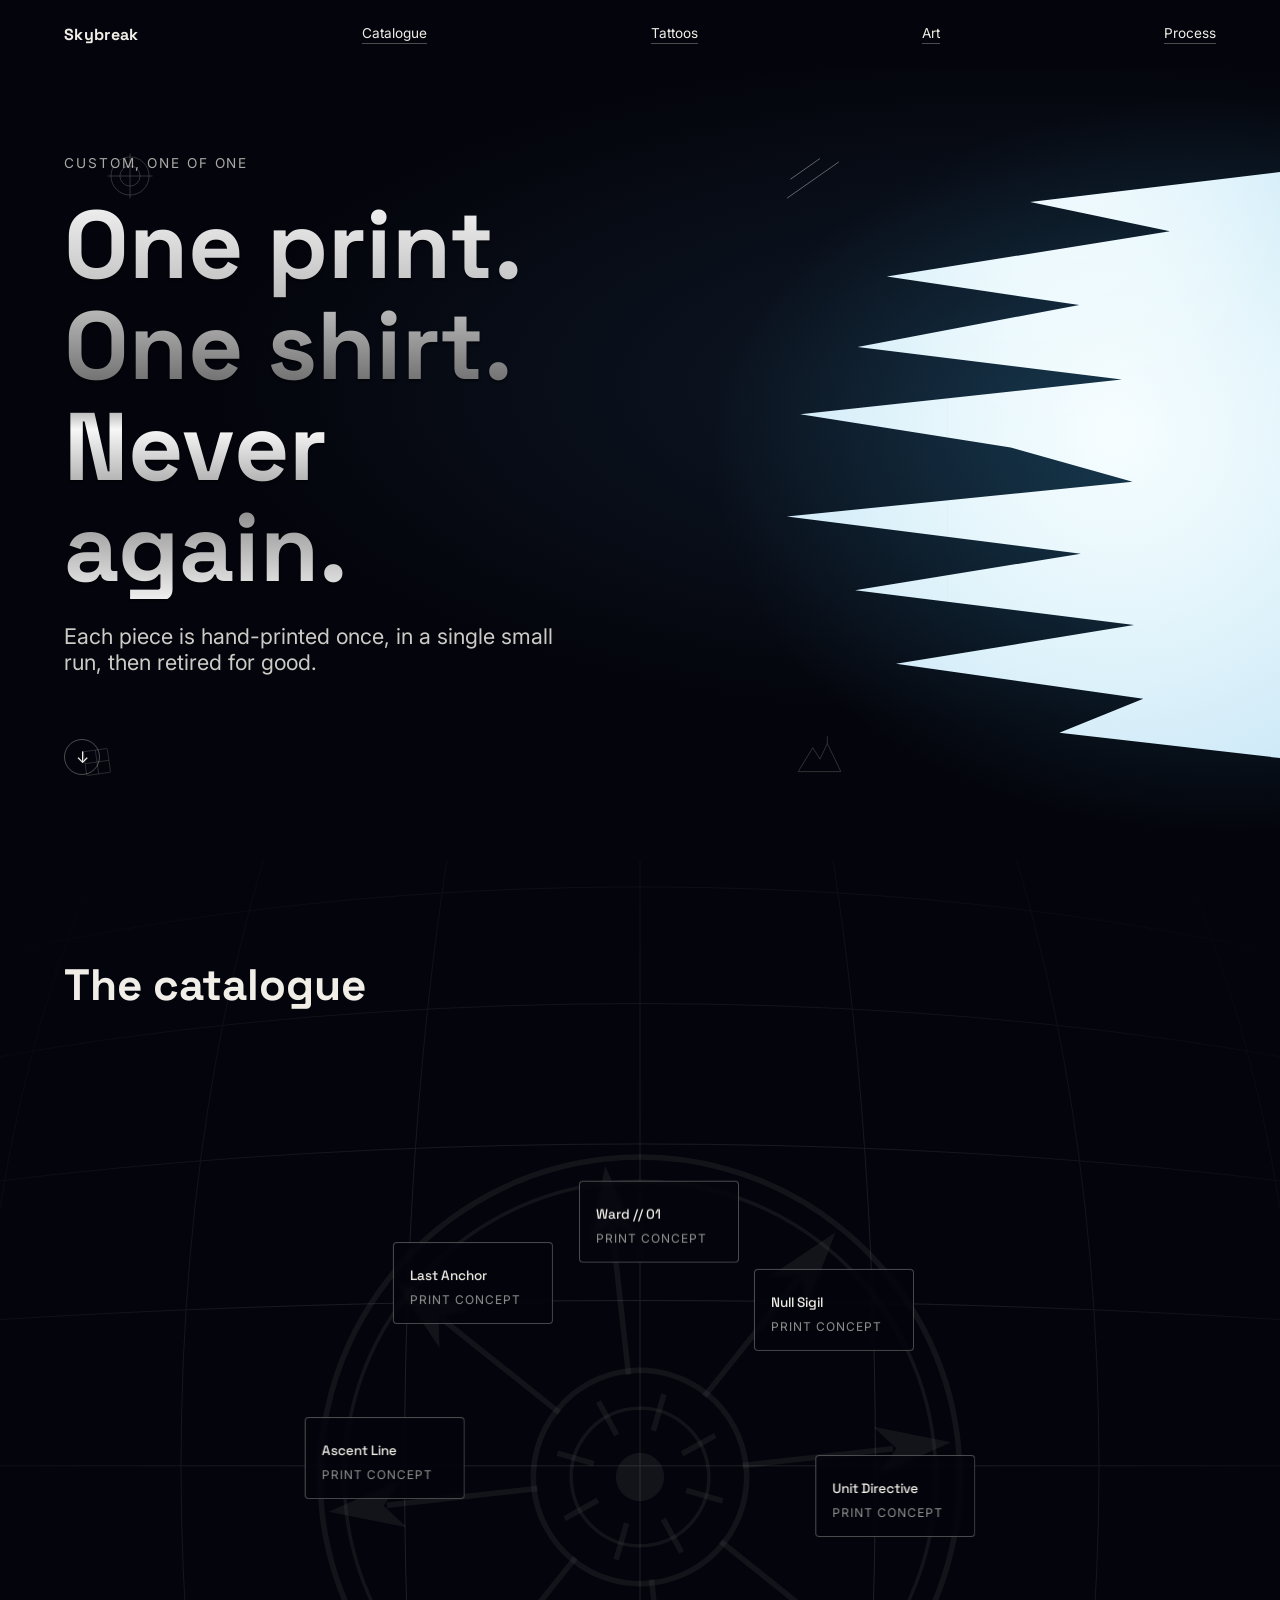
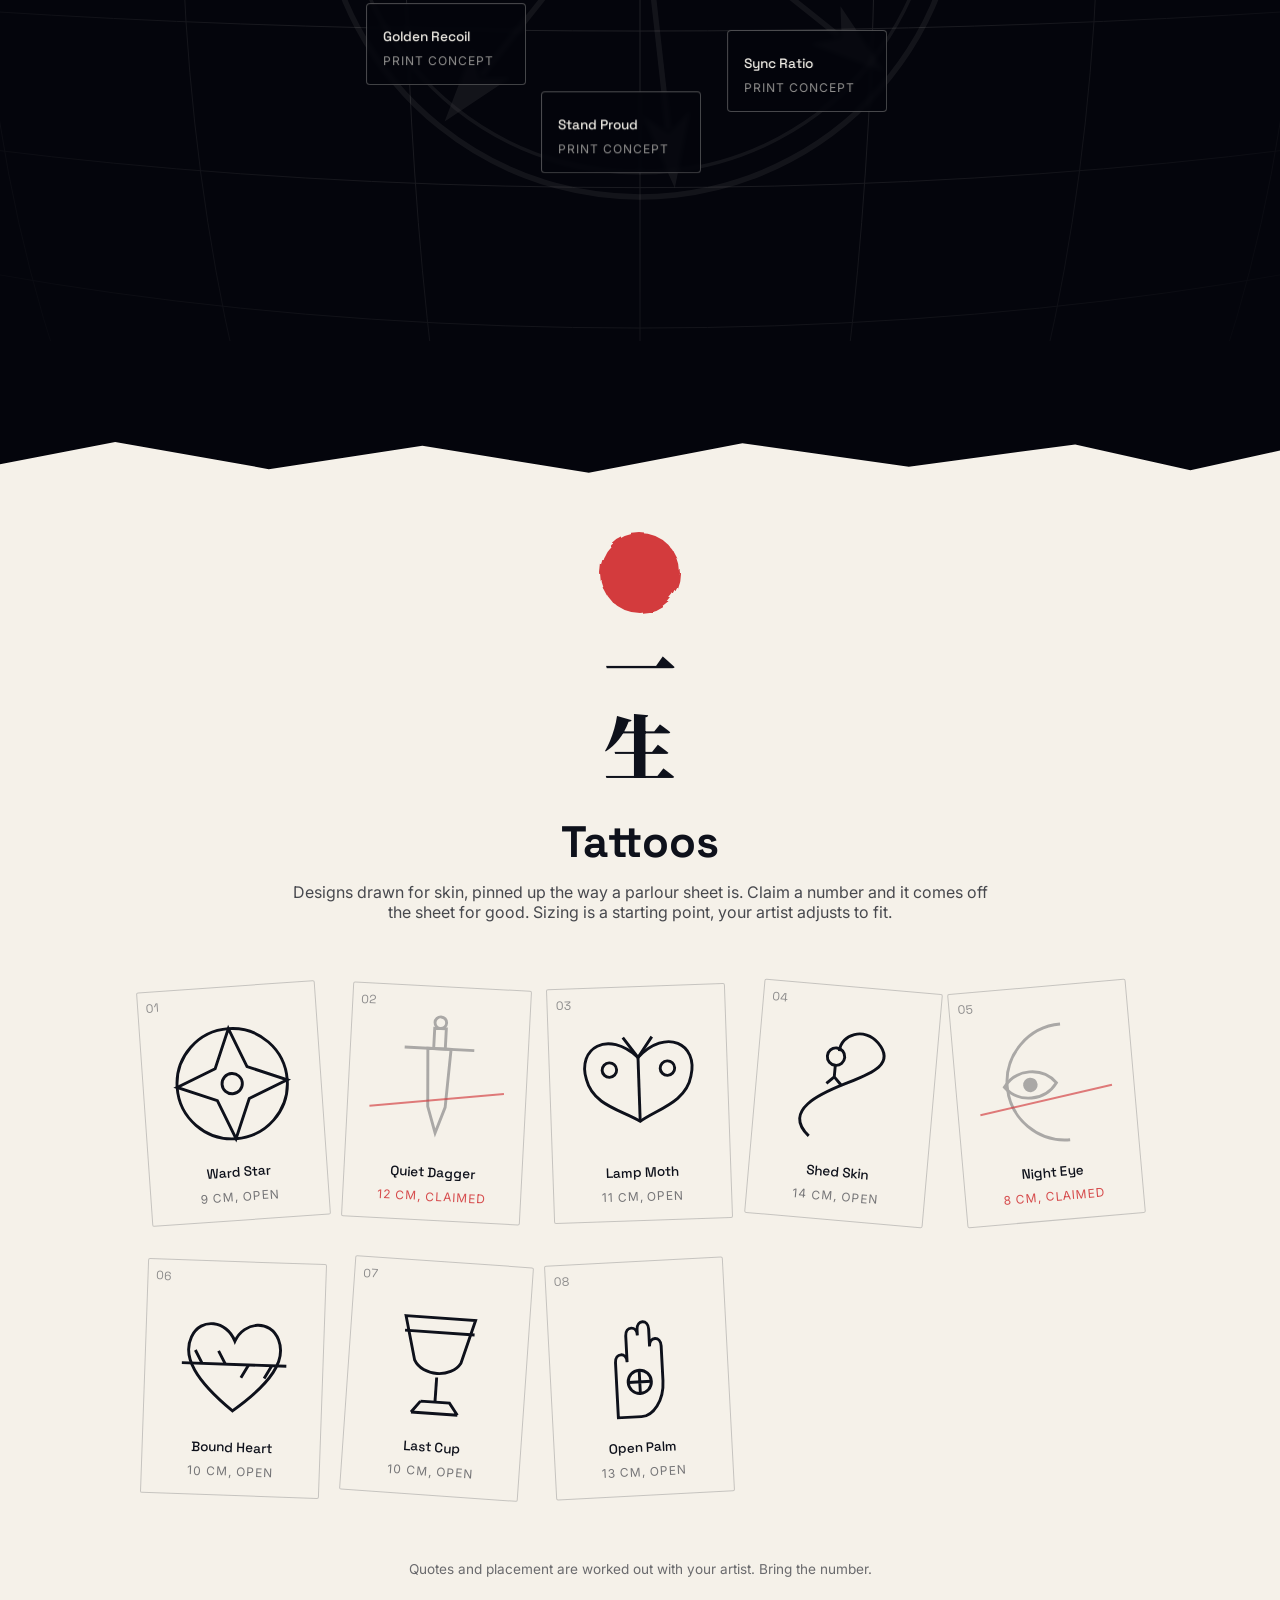
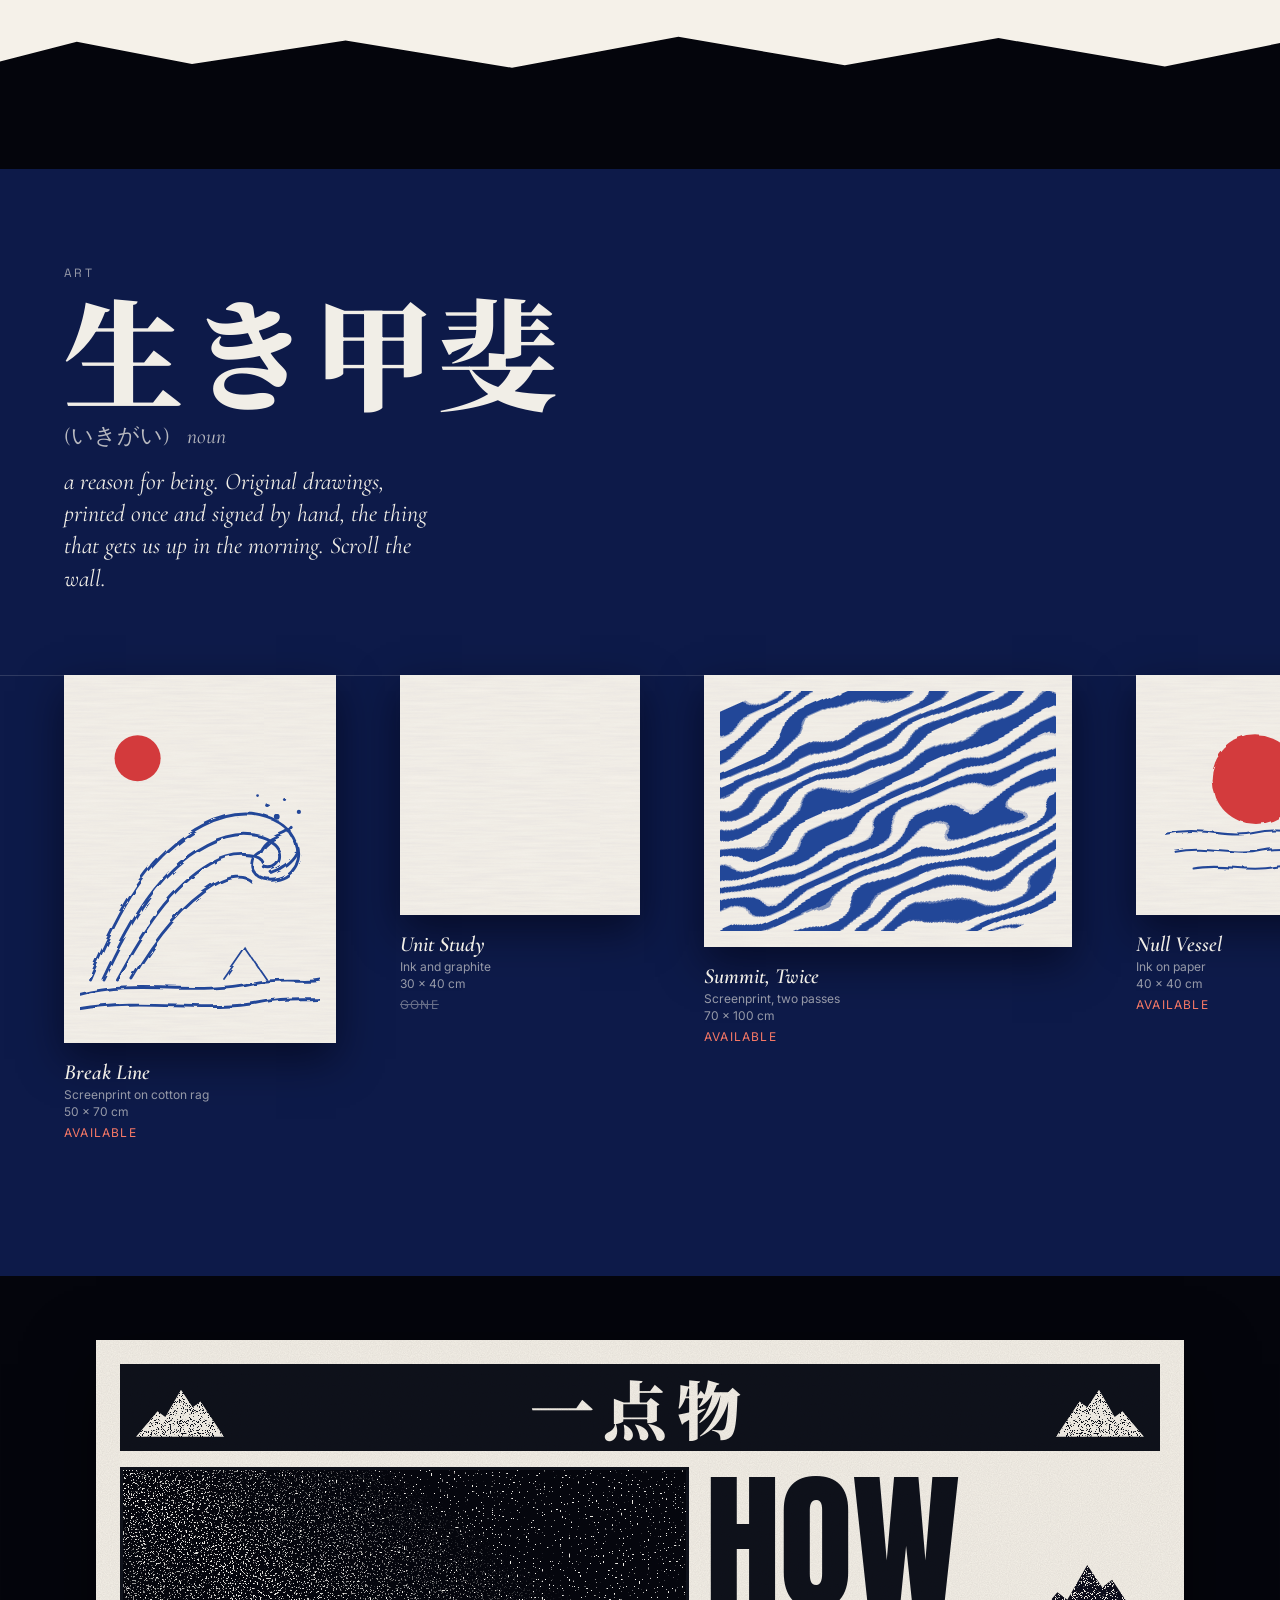
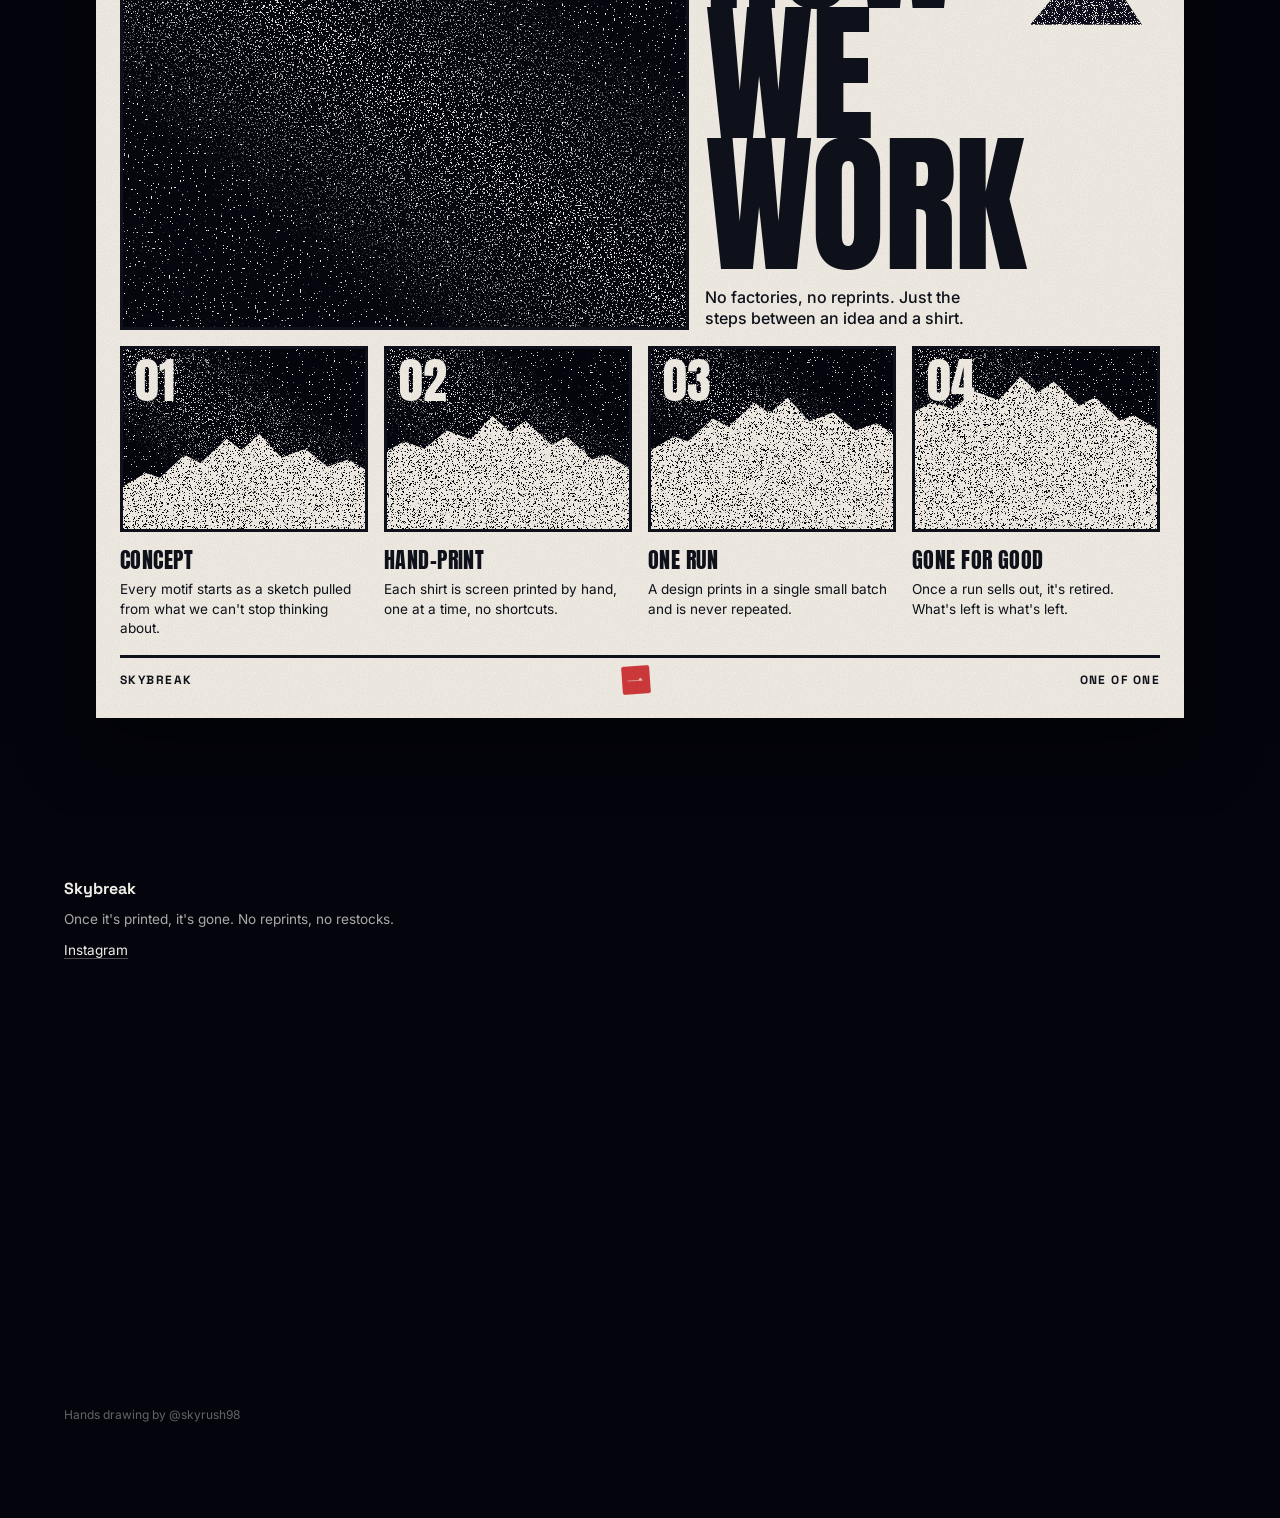
==== index.html @ 28f42f02 "First commit. site V1" ====
<!DOCTYPE html>
<html lang="en">
<head>
<meta charset="UTF-8">
<meta name="viewport" content="width=device-width, initial-scale=1.0">
<title>Skybreak, hand-printed shirts</title>
<meta name="description" content="Skybreak: a small, hand-printed run of shirts. Preview catalogue.">
<link rel="preconnect" href="https://fonts.googleapis.com">
<link rel="preconnect" href="https://fonts.gstatic.com" crossorigin>
<link href="https://fonts.googleapis.com/css2?family=Anton&family=Cormorant+Garamond:ital,wght@0,500;1,500;1,600&family=Space+Grotesk:wght@500;700&family=Inter:wght@400;500&display=swap" rel="stylesheet">
<!-- only the kanji the poster uses, so the Japanese font stays tiny -->
<link href="https://fonts.googleapis.com/css2?family=Noto+Serif+JP:wght@900&text=%E4%B8%80%E7%82%B9%E7%89%A9%E7%94%9F%E3%81%8D%E7%94%B2%E6%96%90%E3%81%84%E3%81%8C&display=swap" rel="stylesheet">
<link rel="stylesheet" href="tokens.css">
<link rel="stylesheet" href="styles.css">
</head>
<body>
  <svg width="0" height="0" style="position: absolute" aria-hidden="true">
    <defs>
      <clipPath id="hero-sun-clip" clipPathUnits="objectBoundingBox">
        <path class="sun-path" d="M1,0.13 L0.512,0.168 L0.785,0.205 L0.232,0.262 L0.608,0.298 L0.175,0.351 L0.691,0.392 L0.063,0.436 L0.474,0.478 L0.712,0.521 L0.037,0.565 L0.611,0.612 L0.170,0.658 L0.715,0.702 L0.250,0.751 L0.733,0.795 L0.569,0.838 L1,0.87 Z" />
      </clipPath>
    </defs>
  </svg>

  <div class="descent">
    <nav class="nav">
      <a class="nav__mark" href="#top">Skybreak</a>
      <a class="nav__link" href="#catalogue">Catalogue</a>
      <a class="nav__link" href="#tattoos">Tattoos</a>
      <a class="nav__link" href="#art">Art</a>
      <a class="nav__link" href="#process">Process</a>
    </nav>

    <header class="hero" id="top">
      <div class="hero__backdrop" aria-hidden="true"></div>
      <img class="hero__asuka" src="Images/Asuka-drawing.jpg" alt="" aria-hidden="true">

      <svg class="hero__icon hero__icon--sigil" aria-hidden="true" viewBox="0 0 100 100" fill="none" stroke="currentColor" stroke-width="1.25">
        <circle cx="50" cy="50" r="34" />
        <circle cx="50" cy="50" r="18" />
        <path d="M50 10 L50 90 M10 50 L90 50" />
      </svg>
      <svg class="hero__icon hero__icon--mecha" aria-hidden="true" viewBox="0 0 100 100" fill="none" stroke="currentColor" stroke-width="1.25">
        <rect x="20" y="20" width="60" height="60" rx="2" />
        <path d="M20 50 L80 50 M50 20 L50 80" />
      </svg>
      <svg class="hero__icon hero__icon--stand" aria-hidden="true" viewBox="0 0 100 100" fill="none" stroke="currentColor" stroke-width="1.25">
        <path d="M15 85 L85 15 M15 55 L55 15" />
      </svg>
      <svg class="hero__icon hero__icon--climb" aria-hidden="true" viewBox="0 0 100 100" fill="none" stroke="currentColor" stroke-width="1.25">
        <path d="M10 80 L38 34 L52 56 L66 26 L92 80 Z" />
        <path d="M66 26 L66 12" />
      </svg>

      <div class="hero__reveal" aria-hidden="true">
        <img class="hero__reveal-img" src="Images/jjba-drawing.jpg" alt="">
        <div class="hero__reveal-light"></div>
      </div>

      <div class="hero__text">
        <p class="hero__eyebrow">Custom, one of one</p>
        <h1 class="hero__title">One print. One shirt. Never again.</h1>
        <p class="hero__tagline">Each piece is hand-printed once, in a single small run, then retired for good.</p>
        <a class="hero__cue" href="#catalogue" aria-label="Scroll to catalogue">
          <span aria-hidden="true">&#8595;</span>
        </a>
      </div>
    </header>

    <main class="catalogue" id="catalogue">
      <!-- fisheye guides and a sketch left in its underdrawing, the page's working-out showing through -->
      <div class="catalogue__backdrop" aria-hidden="true">
        <svg class="catalogue__guides" viewBox="0 0 1600 1000" preserveAspectRatio="xMidYMid slice" fill="none">
          <ellipse cx="800" cy="560" rx="218" ry="980" />
          <ellipse cx="800" cy="560" rx="425" ry="980" />
          <ellipse cx="800" cy="560" rx="611" ry="980" />
          <ellipse cx="800" cy="560" rx="766" ry="980" class="catalogue__guide--red" />
          <ellipse cx="800" cy="560" rx="883" ry="980" />
          <ellipse cx="800" cy="560" rx="955" ry="980" />
          <ellipse cx="800" cy="560" rx="1274" ry="153" />
          <ellipse cx="800" cy="560" rx="1274" ry="298" />
          <ellipse cx="800" cy="560" rx="1274" ry="428" />
          <ellipse cx="800" cy="560" rx="1274" ry="536" />
          <ellipse cx="800" cy="560" rx="1274" ry="618" class="catalogue__guide--red" />
          <ellipse cx="800" cy="560" rx="1274" ry="669" />
          <path d="M800 0 V1000 M0 560 H1600" />
        </svg>
        <div class="catalogue__sketch">
          <span class="catalogue__sketch-red"></span>
          <span class="catalogue__sketch-line"></span>
        </div>
      </div>
      <h2 class="catalogue__heading">The catalogue</h2>
      <div class="wheel">
        <svg class="wheel__ring" aria-hidden="true" viewBox="0 0 200 200" fill="none" stroke="currentColor" stroke-width="1.6">
          <defs>
            <g id="mhg-spoke">
              <path d="M100 70 L100 26" />
              <path d="M100 9 L107 31 L100 25 L93 31 Z" fill="currentColor" stroke="none" />
              <path d="M100 86 L100 75" transform="rotate(22.5 100 100)" />
            </g>
          </defs>
          <circle cx="100" cy="100" r="93" />
          <circle cx="100" cy="100" r="86" stroke-width="1" />
          <circle cx="100" cy="100" r="31" />
          <circle cx="100" cy="100" r="20" stroke-width="1" />
          <circle cx="100" cy="100" r="7" fill="currentColor" stroke="none" />
          <use href="#mhg-spoke" />
          <use href="#mhg-spoke" transform="rotate(45 100 100)" />
          <use href="#mhg-spoke" transform="rotate(90 100 100)" />
          <use href="#mhg-spoke" transform="rotate(135 100 100)" />
          <use href="#mhg-spoke" transform="rotate(180 100 100)" />
          <use href="#mhg-spoke" transform="rotate(225 100 100)" />
          <use href="#mhg-spoke" transform="rotate(270 100 100)" />
          <use href="#mhg-spoke" transform="rotate(315 100 100)" />
        </svg>
        <img class="wheel__center" src="Images/Giorno.jpg" alt="" aria-hidden="true">
        <div class="grid" id="grid"></div>
      </div>
    </main>

    <section class="flash" id="tattoos">
      <!-- the herd never stops: gallop frames cycle while each horse crosses and loops -->
      <div class="herd" aria-hidden="true">
        <div class="herd__horse" style="--size: 9rem; --lane: 6%; --dur: 26s; --delay: -3s; --phase: 0s; --rest: 8%"><span class="herd__frame"></span><span class="herd__frame"></span><span class="herd__frame"></span></div>
        <div class="herd__horse" style="--size: 15rem; --lane: 58%; --dur: 15s; --delay: -9s; --phase: -0.17s; --rest: 52%"><span class="herd__frame"></span><span class="herd__frame"></span><span class="herd__frame"></span></div>
        <div class="herd__horse" style="--size: 11rem; --lane: 24%; --dur: 21s; --delay: -14s; --phase: -0.31s; --rest: 70%"><span class="herd__frame"></span><span class="herd__frame"></span><span class="herd__frame"></span></div>
        <div class="herd__horse" style="--size: 13rem; --lane: 76%; --dur: 18s; --delay: -2s; --phase: -0.08s; --rest: 4%"><span class="herd__frame"></span><span class="herd__frame"></span><span class="herd__frame"></span></div>
        <div class="herd__horse" style="--size: 10rem; --lane: 40%; --dur: 24s; --delay: -19s; --phase: -0.24s; --rest: 80%"><span class="herd__frame"></span><span class="herd__frame"></span><span class="herd__frame"></span></div>
        <div class="herd__horse" style="--size: 12rem; --lane: 88%; --dur: 19s; --delay: -12s; --phase: -0.4s; --rest: 40%"><span class="herd__frame"></span><span class="herd__frame"></span><span class="herd__frame"></span></div>
      </div>
      <!-- pose studies pinned to the sheet's margins, like figure drafts for the flash -->
      <span class="flash__study flash__study--64" aria-hidden="true"></span>
      <span class="flash__study flash__study--crawl" aria-hidden="true"></span>

      <div class="flash__head">
        <div class="flash__mark" aria-hidden="true">
          <span class="flash__sun"></span>
          <span class="flash__kanji" lang="ja">一生</span>
        </div>
        <h2 class="flash__heading">Tattoos</h2>
        <p class="flash__intro">Designs drawn for skin, pinned up the way a parlour sheet is. Claim a number and it comes off the sheet for good. Sizing is a starting point, your artist adjusts to fit.</p>
      </div>
      <div class="flash__sheet" id="flash-sheet"></div>
      <p class="flash__note">Quotes and placement are worked out with your artist. Bring the number.</p>
    </section>

    <section class="editions" id="art">
      <!-- ink textures for the indigo wall: bleed roughens edges like wet
           paper, marble drags stripes into suminagashi swirls -->
      <svg width="0" height="0" style="position: absolute" aria-hidden="true">
        <defs>
          <filter id="ink-bleed" x="-10%" y="-10%" width="120%" height="120%">
            <feTurbulence type="fractalNoise" baseFrequency="0.035" numOctaves="3" seed="2" result="warp" />
            <feDisplacementMap in="SourceGraphic" in2="warp" scale="7" />
          </filter>
          <filter id="ink-marble" x="0" y="0" width="100%" height="100%">
            <feTurbulence type="fractalNoise" baseFrequency="0.009 0.018" numOctaves="2" seed="9" result="warp" />
            <feDisplacementMap in="SourceGraphic" in2="warp" scale="70" />
          </filter>
          <!-- stops take their colour from CSS; currentColor inside defs would
               resolve against the defs, not the print using them -->
          <radialGradient id="wash" cx="0.42" cy="0.4" r="0.6">
            <stop offset="0" class="wash-stop" stop-opacity="0.12" />
            <stop offset="0.7" class="wash-stop" stop-opacity="0.5" />
            <stop offset="1" class="wash-stop" stop-opacity="0.85" />
          </radialGradient>
          <pattern id="marble-stripes" width="40" height="22" patternUnits="userSpaceOnUse">
            <rect width="40" height="11" class="marble-stripe" />
          </pattern>
        </defs>
      </svg>

      <div class="editions__mural" aria-hidden="true"></div>

      <div class="editions__head">
        <p class="editions__eyebrow">Art</p>
        <h2 class="editions__heading">
          <span class="editions__word" lang="ja">生き甲斐</span>
          <span class="visually-hidden">Art</span>
        </h2>
        <p class="editions__reading"><span lang="ja">(いきがい)</span> <em>noun</em></p>
        <p class="editions__intro">a reason for being. Original drawings, printed once and signed by hand, the thing that gets us up in the morning. Scroll the wall.</p>

      </div>

      <div class="editions__rail" tabindex="0" role="region" aria-label="Art, scrollable">
        <figure class="edition edition--tall">
          <div class="edition__frame">
            <svg class="edition__plate" aria-hidden="true" viewBox="0 0 250 350" preserveAspectRatio="xMidYMid slice">
              <!-- a great wave curling over a small peak -->
              <g class="edition__ink" fill="none" stroke-width="3" stroke-linecap="round" filter="url(#ink-bleed)">
                <path d="M10 300 C40 230 70 170 128 140 C170 118 214 128 226 160 C234 182 214 202 192 196 C176 192 172 172 188 166" />
                <path d="M24 300 C52 240 82 186 132 160 C166 142 200 148 208 168 C212 180 202 188 192 184" />
                <path d="M38 300 C64 252 94 204 136 180 C160 166 186 168 192 180" />
                <path d="M54 300 C76 262 104 224 140 202 C156 192 172 192 178 198" />
                <path d="M188 166 C196 150 214 150 220 142 M200 190 C212 186 222 178 226 170" />
                <path d="M0 316 C60 300 120 318 180 304 C210 298 236 304 250 300" />
                <path d="M0 332 C70 320 130 336 190 324 C220 318 240 322 250 320" />
                <path d="M150 300 L172 268 L194 300" stroke-width="1.8" />
              </g>
              <g class="edition__ink-fill" filter="url(#ink-bleed)">
                <circle cx="206" cy="132" r="3" /><circle cx="218" cy="146" r="2.4" /><circle cx="196" cy="120" r="2" />
                <circle cx="228" cy="126" r="2.2" /><circle cx="212" cy="112" r="1.6" /><circle cx="186" cy="110" r="1.4" />
              </g>
              <circle cx="60" cy="70" r="24" class="edition__sun" />
            </svg>
          </div>
          <figcaption class="edition__placard">
            <span class="edition__title">Break Line</span>
            <span class="edition__meta">Screenprint on cotton rag</span>
            <span class="edition__meta">50 x 70 cm</span>
            <span class="edition__status">Available</span>
          </figcaption>
        </figure>

        <figure class="edition edition--square">
          <div class="edition__frame">
            <div class="edition__plate edition__plate--sketch edition__plate--point" aria-hidden="true"></div>
          </div>
          <figcaption class="edition__placard">
            <span class="edition__title">Unit Study</span>
            <span class="edition__meta">Ink and graphite</span>
            <span class="edition__meta">30 x 40 cm</span>
            <span class="edition__status edition__status--gone">Gone</span>
          </figcaption>
        </figure>

        <figure class="edition edition--wide">
          <div class="edition__frame">
            <svg class="edition__plate" aria-hidden="true" viewBox="0 0 350 250" preserveAspectRatio="xMidYMid slice">
              <!-- suminagashi: straight stripes dragged into marbling -->
              <rect x="-40" y="-40" width="430" height="330" fill="url(#marble-stripes)" filter="url(#ink-marble)" transform="rotate(-24 175 125)" />
            </svg>
          </div>
          <figcaption class="edition__placard">
            <span class="edition__title">Summit, Twice</span>
            <span class="edition__meta">Screenprint, two passes</span>
            <span class="edition__meta">70 x 100 cm</span>
            <span class="edition__status">Available</span>
          </figcaption>
        </figure>

        <figure class="edition edition--square">
          <div class="edition__frame">
            <svg class="edition__plate" aria-hidden="true" viewBox="0 0 300 300" preserveAspectRatio="xMidYMid slice">
              <!-- a red sun sinking into an indigo tide -->
              <circle cx="150" cy="128" r="64" class="edition__sun" filter="url(#ink-bleed)" />
              <g class="edition__ink" fill="none" stroke-width="3" stroke-linecap="round" filter="url(#ink-bleed)">
                <path d="M20 206 C70 194 110 214 150 204 C190 194 240 214 280 202" />
                <path d="M34 232 C80 222 120 240 160 230 C200 222 240 238 268 228" />
                <path d="M60 256 C100 248 140 262 176 254 C206 248 232 258 248 254" />
              </g>
            </svg>
          </div>
          <figcaption class="edition__placard">
            <span class="edition__title">Null Vessel</span>
            <span class="edition__meta">Ink on paper</span>
            <span class="edition__meta">40 x 40 cm</span>
            <span class="edition__status">Available</span>
          </figcaption>
        </figure>

        <figure class="edition edition--tall">
          <div class="edition__frame">
            <div class="edition__plate edition__plate--sketch edition__plate--reach" aria-hidden="true"></div>
          </div>
          <figcaption class="edition__placard">
            <span class="edition__title">Golden Hour Recoil</span>
            <span class="edition__meta">Screenprint, hand finished</span>
            <span class="edition__meta">50 x 50 cm</span>
            <span class="edition__status edition__status--gone">Gone</span>
          </figcaption>
        </figure>
      </div>
    </section>

    <section class="process" id="process">
      <!-- the poster's textures are SVG noise, so they stay sharp at any size -->
      <svg width="0" height="0" style="position: absolute" aria-hidden="true">
        <defs>
          <filter id="stars-a" x="0" y="0" width="100%" height="100%">
            <feTurbulence type="fractalNoise" baseFrequency="0.85" numOctaves="1" seed="4" />
            <feColorMatrix values="0 0 0 0 0.95  0 0 0 0 0.93  0 0 0 0 0.88  26 0 0 0 -17.9" />
          </filter>
          <filter id="stars-b" x="0" y="0" width="100%" height="100%">
            <feTurbulence type="fractalNoise" baseFrequency="0.85" numOctaves="1" seed="11" />
            <feColorMatrix values="0 0 0 0 0.95  0 0 0 0 0.93  0 0 0 0 0.88  26 0 0 0 -17.9" />
          </filter>
          <!-- a denser band of stars, the milky way running across the panel -->
          <filter id="stars-band" x="0" y="0" width="100%" height="100%">
            <feTurbulence type="fractalNoise" baseFrequency="0.9" numOctaves="2" seed="7" />
            <feColorMatrix values="0 0 0 0 0.95  0 0 0 0 0.93  0 0 0 0 0.88  18 0 0 0 -11" />
          </filter>
          <linearGradient id="band-fade" x1="0" y1="1" x2="1" y2="0">
            <stop offset="0.25" stop-color="#fff" stop-opacity="0" />
            <stop offset="0.5" stop-color="#fff" />
            <stop offset="0.75" stop-color="#fff" stop-opacity="0" />
          </linearGradient>
          <mask id="band-mask" maskContentUnits="objectBoundingBox">
            <rect width="1" height="1" fill="url(#band-fade)" />
          </mask>
          <!-- snow that breaks up into grain, like a stippled print -->
          <filter id="snow-grain" x="0" y="0" width="100%" height="100%">
            <feTurbulence type="fractalNoise" baseFrequency="1.1" numOctaves="1" seed="3" result="noise" />
            <feColorMatrix in="noise" values="0 0 0 0 0  0 0 0 0 0  0 0 0 0 0  -22 0 0 0 9.2" result="dots" />
            <feComposite in="SourceGraphic" in2="dots" operator="out" />
          </filter>
          <symbol id="night-panel" viewBox="0 0 400 300" preserveAspectRatio="xMidYMid slice">
            <rect width="400" height="300" class="process__sky" />
            <rect width="400" height="300" mask="url(#band-mask)" filter="url(#stars-band)" />
          </symbol>
          <path id="ridge-long" d="M0 420 L0 228 L38 206 L61 214 L102 176 L128 190 L171 150 L196 168 L226 142 L262 181 L301 166 L338 196 L372 184 L400 200 L400 420 L0 420 Z" />
          <path id="ridge-peak" d="M0 60 L22 34 L30 40 L46 12 L58 30 L66 24 L90 60 Z" />
        </defs>
      </svg>

      <div class="process__poster">
        <header class="process__strip">
          <svg class="process__peak" aria-hidden="true" viewBox="0 0 90 60"><use href="#ridge-peak" /></svg>
          <span class="process__kanji" lang="ja" aria-hidden="true">一点物</span>
          <svg class="process__peak process__peak--flip" aria-hidden="true" viewBox="0 0 90 60"><use href="#ridge-peak" /></svg>
        </header>

        <div class="process__top">
          <figure class="process__feature">
            <svg class="process__night" aria-hidden="true" viewBox="0 0 400 300" preserveAspectRatio="xMidYMid slice">
              <use href="#night-panel" />
              <rect width="400" height="300" filter="url(#stars-a)" />
            </svg>
            <!-- capped at its native 528px wide so it never gets stretched soft -->
            <img class="process__feature-img" src="Images/kokonohitou.jpg" alt="" aria-hidden="true">
            <div class="process__grain" aria-hidden="true"></div>
          </figure>

          <div class="process__titleblock">
            <h2 class="process__heading">How<br> we<br> work</h2>
            <svg class="process__heading-peak" aria-hidden="true" viewBox="0 0 90 60"><use href="#ridge-peak" /></svg>
            <p class="process__intro">No factories, no reprints. Just the steps between an idea and a shirt.</p>
          </div>
        </div>

        <ol class="process__list">
          <li class="process__step">
            <div class="process__art" aria-hidden="true">
              <svg viewBox="0 0 400 300" preserveAspectRatio="xMidYMid slice">
                <use href="#night-panel" />
                <rect width="400" height="300" filter="url(#stars-a)" />
                <use href="#ridge-long" class="process__snow" filter="url(#snow-grain)" />
              </svg>
              <span class="process__marker">01</span>
            </div>
            <h3 class="process__title">Concept</h3>
            <p class="process__desc">Every motif starts as a sketch pulled from what we can't stop thinking about.</p>
          </li>
          <li class="process__step">
            <div class="process__art" aria-hidden="true">
              <svg viewBox="0 0 400 300" preserveAspectRatio="xMidYMid slice">
                <use href="#night-panel" />
                <rect width="400" height="300" filter="url(#stars-b)" />
                <use href="#ridge-long" class="process__snow" filter="url(#snow-grain)" transform="translate(400 -30) scale(-1 1)" />
              </svg>
              <span class="process__marker">02</span>
            </div>
            <h3 class="process__title">Hand-print</h3>
            <p class="process__desc">Each shirt is screen printed by hand, one at a time, no shortcuts.</p>
          </li>
          <li class="process__step">
            <div class="process__art" aria-hidden="true">
              <svg viewBox="0 0 400 300" preserveAspectRatio="xMidYMid slice">
                <use href="#night-panel" />
                <rect width="400" height="300" filter="url(#stars-a)" transform="translate(400 0) scale(-1 1)" />
                <use href="#ridge-long" class="process__snow" filter="url(#snow-grain)" transform="translate(0 -60)" />
              </svg>
              <span class="process__marker">03</span>
            </div>
            <h3 class="process__title">One run</h3>
            <p class="process__desc">A design prints in a single small batch and is never repeated.</p>
          </li>
          <li class="process__step">
            <div class="process__art" aria-hidden="true">
              <svg viewBox="0 0 400 300" preserveAspectRatio="xMidYMid slice">
                <use href="#night-panel" />
                <rect width="400" height="300" filter="url(#stars-b)" transform="translate(0 300) scale(1 -1)" />
                <!-- the summit: the ridge climbs highest in the last panel -->
                <use href="#ridge-long" class="process__snow" filter="url(#snow-grain)" transform="translate(400 -95) scale(-1 1)" />
              </svg>
              <span class="process__marker">04</span>
            </div>
            <h3 class="process__title">Gone for good</h3>
            <p class="process__desc">Once a run sells out, it's retired. What's left is what's left.</p>
          </li>
        </ol>

        <footer class="process__credits">
          <span>Skybreak</span>
          <span class="process__seal" lang="ja" aria-hidden="true">一</span>
          <span>One of one</span>
        </footer>
      </div>
    </section>

    <footer class="footer">
      <!-- reaching for the last one: printed twice, slightly off register -->
      <div class="footer__reach" aria-hidden="true">
        <span class="footer__reach-red"></span>
        <span class="footer__reach-line"></span>
      </div>
      <p class="footer__mark">Skybreak</p>
      <p class="footer__line">Once it's printed, it's gone. No reprints, no restocks.</p>
      <div class="footer__social">
        <a href="#" class="footer__social-link">Instagram</a>
      </div>
      <p class="footer__credit">Hands drawing by @skyrush98</p>
    </footer>
  </div>

  <div class="lightbox" id="lightbox" hidden>
    <div class="lightbox__backdrop" data-close></div>
    <div class="lightbox__panel" role="dialog" aria-modal="true" aria-labelledby="lightbox-title">
      <button class="lightbox__close" type="button" data-close aria-label="Close preview">&#10005;</button>
      <div class="lightbox__art" id="lightbox-art"></div>
      <h3 class="lightbox__title" id="lightbox-title"></h3>
      <p class="lightbox__note" id="lightbox-note"></p>
    </div>
  </div>

  <script src="script.js"></script>
</body>
</html>
---- tokens.css ----
/* Skybreak design tokens: custom OKLCH palette, light to dark descent */
:root {
  /* paper: light anchor (hero) to dark anchor (catalogue/footer) */
  --color-paper-light: oklch(96% 0.012 85);
  --color-paper-dark: oklch(12% 0.018 270);

  /* ink: readable text on each paper */
  --color-ink-on-light: oklch(18% 0.02 270);
  --color-ink-on-dark: oklch(95% 0.01 85);

  /* linework: same hue family as ink, low alpha, used for sigil/panel art */
  --color-line-on-light: oklch(18% 0.02 270 / 0.28);
  --color-line-on-dark: oklch(95% 0.01 85 / 0.3);

  /* single accent thread through the whole page */
  --color-accent: oklch(58% 0.19 25);
  --color-accent-soft: oklch(58% 0.19 25 / 0.35);

  /* indigo dye (aizome) for the art wall and the ink on its prints */
  --color-indigo-deep: oklch(24% 0.09 268);
  --color-indigo: oklch(42% 0.14 264);
  --color-indigo-light: oklch(74% 0.08 250);
  /* accent lifted so it still reads on the indigo ground */
  --color-accent-on-indigo: oklch(72% 0.16 30);

  /* cloud panel in the hero, light blue hues only used there */
  --color-sky-1: oklch(88% 0.05 235);
  --color-sky-2: oklch(96% 0.02 220);

  --font-display: "Space Grotesk", system-ui, sans-serif;
  --font-body: "Inter", system-ui, sans-serif;
  /* condensed poster type, and kanji for the poster, art and tattoo marks */
  --font-poster: "Anton", "Impact", sans-serif;
  --font-kanji: "Noto Serif JP", serif;
  /* dictionary-entry serif for the art section */
  --font-serif: "Cormorant Garamond", Georgia, serif;

  --text-display: clamp(2.75rem, 8vw, 6rem);
  --text-display-s: clamp(1.75rem, 4.5vw, 2.75rem);
  --text-lg: clamp(1.1rem, 2vw, 1.35rem);
  --text-md: 1rem;
  --text-sm: 0.85rem;
  --text-xs: 0.75rem;

  --space-3xs: 0.25rem;
  --space-2xs: 0.5rem;
  --space-xs: 0.75rem;
  --space-sm: 1rem;
  --space-md: 1.5rem;
  --space-lg: 2.5rem;
  --space-xl: 4rem;
  --space-2xl: 6rem;
  --space-3xl: 9rem;

  --ease-out: cubic-bezier(0.16, 1, 0.3, 1);
  --ease-in: cubic-bezier(0.7, 0, 0.84, 0);
  --ease-in-out: cubic-bezier(0.65, 0, 0.35, 1);
  --dur-fast: 150ms;
  --dur-base: 250ms;

  --radius-sm: 2px;
  --radius-md: 4px;
}
---- styles.css ----
/* Hallmark · macrostructure: custom (hero-to-grid descent) · genre: atmospheric
 * theme: custom · vibe: "cybersigilism + Eva + JoJo + The Climber, light-to-dark"
 * paper: oklch(96% 0.012 85) -> oklch(12% 0.018 270) · accent: oklch(58% 0.19 25)
 * display: Space Grotesk · body: Inter
 */

*, *::before, *::after {
  box-sizing: border-box;
}

html {
  overflow-x: clip;
}

body {
  margin: 0;
  overflow-x: clip;
  font-family: var(--font-body);
  background: var(--color-paper-dark);
  color: var(--color-ink-on-dark);
}

/* keeps a real heading in the outline where the visible one is kanji */
.visually-hidden {
  position: absolute;
  width: 1px;
  height: 1px;
  overflow: hidden;
  clip-path: inset(50%);
  white-space: nowrap;
}

img, svg {
  max-width: 100%;
  display: block;
}

a {
  color: inherit;
}

/* ---------- the descent: dark throughout, the light comes from the sun ---------- */

.descent {
  background: var(--color-paper-dark);
  color: var(--color-ink-on-dark);
}

/* ---------- nav ---------- */

.nav {
  position: relative;
  z-index: 3;
  display: flex;
  align-items: center;
  justify-content: space-between;
  gap: var(--space-sm);
  padding: var(--space-md) clamp(var(--space-sm), 5vw, var(--space-xl));
  color: var(--color-ink-on-dark);
}

.nav__mark {
  font-family: var(--font-display);
  font-weight: 700;
  font-size: var(--text-md);
  letter-spacing: 0.02em;
  text-decoration: none;
}

.nav__link {
  font-size: var(--text-sm);
  text-decoration: none;
  border-bottom: 1px solid var(--color-line-on-dark);
  padding-bottom: 2px;
  transition: border-color var(--dur-fast) var(--ease-out);
}

.nav__link:hover {
  border-color: var(--color-accent);
}

.nav__link:focus-visible,
.nav__mark:focus-visible {
  outline: 2px solid var(--color-accent);
  outline-offset: 3px;
}

/* ---------- hero ---------- */

.hero {
  position: relative;
  overflow: hidden;
  min-height: 88vh;
  display: flex;
  flex-direction: column;
  justify-content: center;
  padding: var(--space-xl) clamp(var(--space-sm), 5vw, var(--space-xl));
}

/* first layer: night, with the sun's halo bleeding in from the right */
.hero__backdrop {
  position: absolute;
  inset: 0;
  z-index: 0;
  background:
    radial-gradient(ellipse 65% 75% at 96% 50%, oklch(46% 0.08 235 / 0.55) 0%, transparent 62%),
    radial-gradient(ellipse 90% 60% at 80% 40%, oklch(30% 0.05 250 / 0.5) 0%, transparent 70%),
    var(--color-paper-dark);
}

.hero__text {
  position: relative;
  z-index: 2;
  display: flex;
  flex-direction: column;
  gap: var(--space-md);
  min-width: 0;
  max-width: 34rem;
  width: 100%;
  margin-left: 0;
}

.hero__eyebrow {
  margin: 0;
  font-size: var(--text-sm);
  text-transform: uppercase;
  letter-spacing: 0.14em;
  color: var(--color-ink-on-dark);
  opacity: 0.7;
}

.hero__title {
  margin: 0;
  font-family: var(--font-display);
  font-weight: 700;
  font-style: normal;
  font-size: var(--text-display);
  line-height: 1.05;
  overflow-wrap: anywhere;
  min-width: 0;
  /* brushed-chrome fill */
  background: linear-gradient(180deg, #f4f4f4 0%, #b9b9b9 28%, #6b6b6b 48%, #f7f7f7 58%, #8f8f8f 78%, #eee 100%);
  -webkit-background-clip: text;
  background-clip: text;
  color: transparent;
  -webkit-text-fill-color: transparent;
  filter: drop-shadow(0 2px 1px rgba(0, 0, 0, 0.5));
}

@supports not (background-clip: text) {
  .hero__title {
    background: none;
    color: var(--color-ink-on-dark);
    -webkit-text-fill-color: unset;
  }
}

.hero__tagline {
  margin: 0;
  font-size: var(--text-lg);
  max-width: 38ch;
  color: var(--color-ink-on-dark);
  opacity: 0.85;
}

.hero__cue {
  margin-top: var(--space-lg);
  width: 2.25rem;
  height: 2.25rem;
  display: grid;
  place-items: center;
  border: 1px solid var(--color-line-on-dark);
  color: var(--color-ink-on-dark);
  border-radius: 50%;
  text-decoration: none;
  font-size: var(--text-md);
  animation: cue-drift 2.2s var(--ease-in-out) infinite;
}

.hero__cue:focus-visible {
  outline: 2px solid var(--color-accent);
  outline-offset: 3px;
}

@keyframes cue-drift {
  0%, 100% { transform: translateY(0); }
  50% { transform: translateY(6px); }
}

/* middle layer: above the night, below the text, starting just under the
   eyebrow so the headline overlaps her */
.hero__asuka {
  position: absolute;
  z-index: 1;
  top: 14%;
  left: 46%;
  height: 80%;
  width: auto;
  max-width: none;
  transform: translateX(-50%) scaleX(-1);
  /* source is black linework on white: inverting turns the lines light,
     then screen drops the (now black) background out against the night */
  filter: invert(1);
  mix-blend-mode: screen;
  opacity: 0.85;
  /* fades the rectangular jpg edges out instead of a hard crop line */
  -webkit-mask-image: radial-gradient(ellipse 62% 72% at 50% 36%, black 45%, transparent 92%);
  mask-image: radial-gradient(ellipse 62% 72% at 50% 36%, black 45%, transparent 92%);
}

.hero__icon {
  position: absolute;
  z-index: 1;
  width: 3rem;
  color: var(--color-ink-on-dark);
  opacity: 0.28;
}

.hero__icon--sigil {
  top: 10%;
  left: 8%;
  width: 3.5rem;
}

.hero__icon--mecha {
  bottom: 10%;
  left: 6%;
  width: 2.5rem;
  opacity: 0.3;
  transform: rotate(-8deg);
}

.hero__icon--stand {
  top: 10%;
  right: 34%;
  width: 4rem;
  opacity: 0.45;
  transform: rotate(10deg);
}

.hero__icon--climb {
  bottom: 10%;
  right: 34%;
  width: 3.25rem;
}

/* right-side reveal: a wavy-edged panel (not a hard vertical split) where
   a soft sky-blue break in the clouds drifts over the hidden art */
.hero__reveal {
  position: absolute;
  top: 0;
  right: 0;
  bottom: 0;
  z-index: 1;
  width: 40%;
  min-width: 14rem;
  overflow: hidden;
  background: radial-gradient(
    circle at 68% 46%,
    oklch(99% 0.008 220) 0%,
    var(--color-sky-2) 34%,
    var(--color-sky-1) 100%
  );
  clip-path: url(#hero-sun-clip);
  -webkit-clip-path: url(#hero-sun-clip);
}

.hero__reveal-img {
  position: absolute;
  inset: 0;
  width: 100%;
  height: 100%;
  /* contain, not cover: cover on a tall narrow panel zoomed into a slice of
     the drawing instead of showing the figure */
  object-fit: contain;
  object-position: 100% 50%;
  opacity: 0.9;
  /* white-removal against the bright sun behind it */
  mix-blend-mode: multiply;
  -webkit-mask-image: radial-gradient(ellipse 78% 86% at 70% 50%, black 62%, transparent 97%);
  mask-image: radial-gradient(ellipse 78% 86% at 70% 50%, black 62%, transparent 97%);
  /* sits right of centre inside the sun, then scrolling shifts it sideways
     so it pops rather than reading as a flat pasted-in picture */
  transform: translateX(calc(26% + var(--hero-scroll, 0) * -34%)) scale(0.82);
}

/* the "break in the sky": a soft glow that drifts with scroll position
   and breathes gently at rest, like light finding a gap in the clouds.
   kept light so it hints at sunlight without burying the art under it */
.hero__reveal-light {
  position: absolute;
  inset: -25%;
  mix-blend-mode: screen;
  background: radial-gradient(
    42% 36% at 55% calc(20% + var(--scroll, 0) * 55%),
    oklch(97% 0.015 220 / 0.65) 0%,
    oklch(88% 0.05 235 / 0.4) 42%,
    transparent 75%
  );
  animation: light-pulse 9s ease-in-out infinite;
}

@keyframes light-pulse {
  0%, 100% { opacity: 0.85; transform: scale(1); }
  50% { opacity: 1; transform: scale(1.08); }
}

/* a rough sun rising off the right edge: spikes of deliberately unequal
   length radiating left, slowly trading places so the rays never sit still */
.sun-path {
  animation: sun-flare 16s ease-in-out infinite;
}

@keyframes sun-flare {
  0%, 100% {
    d: path("M1,0.13 L0.512,0.168 L0.785,0.205 L0.232,0.262 L0.608,0.298 L0.175,0.351 L0.691,0.392 L0.063,0.436 L0.474,0.478 L0.712,0.521 L0.037,0.565 L0.611,0.612 L0.170,0.658 L0.715,0.702 L0.250,0.751 L0.733,0.795 L0.569,0.838 L1,0.87 Z");
  }
  50% {
    d: path("M1,0.13 L0.831,0.168 L0.374,0.205 L0.740,0.262 L0.181,0.298 L0.658,0.351 L0.106,0.392 L0.581,0.436 L0.033,0.478 L0.110,0.521 L0.648,0.565 L0.044,0.612 L0.646,0.658 L0.203,0.702 L0.762,0.751 L0.405,0.795 L0.827,0.838 L1,0.87 Z");
  }
}

@media (prefers-reduced-motion: reduce) {
  .hero__reveal-light,
  .sun-path {
    animation: none;
  }

  .hero__reveal-img {
    /* scroll-linked parallax reads as motion sickness territory for some
       visitors: keep the placement, drop the horizontal drift */
    transform: translateX(26%) scale(0.82);
  }
}

/* ---------- catalogue (dark zone) ---------- */

.catalogue {
  position: relative;
  overflow: hidden;
  padding: var(--space-2xl) clamp(var(--space-sm), 5vw, var(--space-xl)) var(--space-xl);
  color: var(--color-ink-on-dark);
}

.catalogue__heading,
.grid {
  position: relative;
  z-index: 2;
}

.catalogue__backdrop {
  position: absolute;
  inset: 0;
  z-index: 0;
  pointer-events: none;
}

.catalogue__guides {
  position: absolute;
  inset: 0;
  width: 100%;
  height: 100%;
  stroke: var(--color-ink-on-dark);
  stroke-width: 1;
  vector-effect: non-scaling-stroke;
  opacity: 0.11;
  /* the guides thin out toward the edges, like a lens falling off */
  -webkit-mask-image: radial-gradient(ellipse 70% 75% at 50% 56%, black 30%, transparent 100%);
  mask-image: radial-gradient(ellipse 70% 75% at 50% 56%, black 30%, transparent 100%);
}

.catalogue__guides > * {
  vector-effect: non-scaling-stroke;
}

.catalogue__guide--red {
  stroke: var(--color-accent);
  stroke-width: 1.5;
}

/* bleeds off the right edge, cream line over its red underdrawing */
.catalogue__sketch {
  position: absolute;
  top: 6%;
  right: -6rem;
  width: clamp(18rem, 34vw, 34rem);
  aspect-ratio: 1856 / 2400;
  transform: rotate(4deg);
}

.catalogue__sketch-red,
.catalogue__sketch-line {
  position: absolute;
  inset: 0;
  -webkit-mask: center / contain no-repeat;
  mask: center / contain no-repeat;
}

.catalogue__sketch-red {
  background: var(--color-accent);
  -webkit-mask-image: url("Images/vector/fisheye-red.svg");
  mask-image: url("Images/vector/fisheye-red.svg");
  opacity: 0.3;
}

.catalogue__sketch-line {
  background: var(--color-ink-on-dark);
  -webkit-mask-image: url("Images/vector/fisheye-line.svg");
  mask-image: url("Images/vector/fisheye-line.svg");
  opacity: 0.22;
}

/* the centrepiece sits on the bottom layer and the pieces orbit it */
.wheel {
  position: relative;
}

/* the adapting wheel, furthest back and turning against the pieces */
.wheel__ring {
  position: absolute;
  top: 50%;
  left: 50%;
  z-index: 0;
  /* sized off the orbit radius plus a tile's worth of clearance, so the rim
     always sits outside the pieces rather than running through them */
  width: calc(var(--radius, 13rem) * 2 + 11rem);
  aspect-ratio: 1 / 1;
  height: auto;
  color: var(--color-line-on-dark);
  opacity: 0.22;
  transform: translate(-50%, -50%) rotate(calc(var(--wheel, 0) * -0.9turn));
}

.wheel__center {
  position: absolute;
  top: 50%;
  left: 50%;
  z-index: 1;
  width: min(20rem, 62%);
  transform: translate(-50%, -50%);
  /* black linework on white: invert then screen so it glows on the dark */
  filter: invert(1);
  mix-blend-mode: screen;
  opacity: 0.7;
  -webkit-mask-image: radial-gradient(ellipse 70% 78% at 50% 45%, black 55%, transparent 95%);
  mask-image: radial-gradient(ellipse 70% 78% at 50% 45%, black 55%, transparent 95%);
}

.catalogue__heading {
  font-family: var(--font-display);
  font-weight: 700;
  font-size: var(--text-display-s);
  margin: 0 0 var(--space-xl);
}

.grid {
  display: grid;
  grid-template-columns: repeat(auto-fit, minmax(min(15rem, 100%), 1fr));
  gap: var(--space-md);
}

.tile {
  appearance: none;
  border: 1px solid var(--color-line-on-dark);
  background: transparent;
  color: inherit;
  font-family: inherit;
  text-align: left;
  padding: var(--space-md);
  border-radius: var(--radius-md);
  cursor: pointer;
  display: flex;
  flex-direction: column;
  gap: var(--space-sm);
  transition: transform var(--dur-base) var(--ease-out), border-color var(--dur-base) var(--ease-out);
}

.tile:hover,
.tile:focus-visible {
  border-color: var(--color-accent);
  transform: translateY(-2px);
}

.tile:focus-visible {
  outline: 2px solid var(--color-accent);
  outline-offset: 3px;
}

.tile__art {
  color: var(--color-line-on-dark);
  aspect-ratio: 1 / 1;
}

.tile:hover .tile__art,
.tile:focus-visible .tile__art {
  color: var(--color-accent);
}

.tile__art--flip {
  transform: scaleX(-1);
}

.tile__name {
  font-family: var(--font-display);
  font-weight: 500;
  font-size: var(--text-md);
  margin: 0;
}

.tile__label {
  font-size: var(--text-xs);
  text-transform: uppercase;
  letter-spacing: 0.08em;
  opacity: 0.6;
  margin: 0;
}

/* the orbit, on screens wide enough to hold a ring of eight pieces.
   narrow screens keep the stacked grid above, which stays readable. */
@media (min-width: 701px) {
  .wheel {
    width: min(50rem, 94vw);
    aspect-ratio: 1 / 1;
    margin: 0 auto;
    --radius: clamp(9rem, 23vw, 16rem);
    --tile-size: clamp(7.5rem, 15vw, 10rem);
  }

  .grid {
    position: absolute;
    inset: 0;
    display: block;
  }

  .tile {
    /* each piece is placed at its own angle on the ring, then counter
       rotated by the same amount so the label stays upright as it turns */
    --angle: calc((var(--i, 0) / var(--count, 8)) * 1turn + var(--wheel, 0) * 0.6turn);
    --orbit:
      translate(-50%, -50%)
      rotate(var(--angle))
      translateY(calc(var(--radius) * -1))
      rotate(calc(var(--angle) * -1));
    position: absolute;
    top: 50%;
    left: 50%;
    width: var(--tile-size);
    padding: var(--space-sm);
    gap: var(--space-2xs);
    background: oklch(12% 0.018 270 / 0.72);
    backdrop-filter: blur(2px);
    transform: var(--orbit);
  }

  .tile:hover,
  .tile:focus-visible {
    transform: var(--orbit) scale(1.06);
  }

  .tile__name {
    font-size: var(--text-sm);
  }
}

/* ---------- flash: a light section, a paper sheet pinned to the
   dark wall, with a torn edge echoing the sun's rough silhouette ---------- */

.flash {
  position: relative;
  margin: var(--space-2xl) 0;
  padding: var(--space-2xl) clamp(var(--space-sm), 5vw, var(--space-xl));
  background: var(--color-paper-light);
  color: var(--color-ink-on-light);
  clip-path: polygon(
    0% 2.2%, 9% 0.4%, 21% 2.6%, 33% 0.7%, 46% 2.9%, 58% 0.5%,
    71% 2.4%, 84% 0.6%, 93% 2.7%, 100% 1.1%,
    100% 97.6%, 91% 99.5%, 78% 97.2%, 66% 99.4%, 53% 97.1%,
    40% 99.6%, 27% 97.4%, 15% 99.3%, 6% 97.5%, 0% 99.1%
  );
}

/* the herd runs behind everything else on the sheet */
.flash__head,
.flash__sheet,
.flash__note {
  position: relative;
  z-index: 1;
}

/* pencilled figure drafts in the sheet margins, behind the tiles */
.flash__study {
  position: absolute;
  z-index: 0;
  width: clamp(12rem, 17vw, 17rem);
  background: var(--color-ink-on-light);
  -webkit-mask: center / contain no-repeat;
  mask: center / contain no-repeat;
  opacity: 0.2;
  pointer-events: none;
}

.flash__study--64 {
  top: 34%;
  left: calc(50% - 31rem - 13rem);
  aspect-ratio: 1472 / 2256;
  -webkit-mask-image: url("Images/vector/pose-64.svg");
  mask-image: url("Images/vector/pose-64.svg");
  transform: rotate(-8deg);
}

.flash__study--crawl {
  top: 52%;
  right: calc(50% - 31rem - 14rem);
  aspect-ratio: 1470 / 2162;
  -webkit-mask-image: url("Images/vector/pose-crawl.svg");
  mask-image: url("Images/vector/pose-crawl.svg");
  transform: rotate(6deg);
}

.herd {
  position: absolute;
  inset: 0;
  z-index: 0;
  overflow: hidden;
  pointer-events: none;
  color: var(--color-ink-on-light);
  opacity: 0.13;
}

/* horses face right, so they run right, entering off the left edge */
.herd__horse {
  position: absolute;
  top: var(--lane);
  left: 0;
  width: var(--size);
  aspect-ratio: 36 / 23;
  animation: herd-run var(--dur) linear var(--delay) infinite;
}

@keyframes herd-run {
  from {
    transform: translateX(calc(-1 * var(--size) - 2rem));
  }
  to {
    transform: translateX(calc(100vw + 2rem));
  }
}

/* three traced gallop phases; each shows for a third of the stride.
   the negative delays put frame 2 and 3 a third and two thirds along */
.herd__frame {
  --stride: 0.5s;
  position: absolute;
  inset: 0;
  background: currentColor;
  -webkit-mask: url("Images/vector/horse-1.svg") center / contain no-repeat;
  mask: url("Images/vector/horse-1.svg") center / contain no-repeat;
  opacity: 0;
  animation: herd-stride var(--stride) step-end var(--phase, 0s) infinite;
}

.herd__frame:nth-child(2) {
  -webkit-mask-image: url("Images/vector/horse-2.svg");
  mask-image: url("Images/vector/horse-2.svg");
  animation-delay: calc(var(--phase, 0s) - var(--stride) * 2 / 3);
}

.herd__frame:nth-child(3) {
  -webkit-mask-image: url("Images/vector/horse-3.svg");
  mask-image: url("Images/vector/horse-3.svg");
  animation-delay: calc(var(--phase, 0s) - var(--stride) / 3);
}

@keyframes herd-stride {
  0% {
    opacity: 1;
  }
  33.333% {
    opacity: 0;
  }
}

.flash__head {
  max-width: 44rem;
  margin: 0 auto var(--space-xl);
  text-align: center;
}

/* the hinomaru-and-column mark: a red sun over 一生, "for life" */
.flash__mark {
  display: flex;
  flex-direction: column;
  align-items: center;
  gap: var(--space-sm);
  margin-bottom: var(--space-md);
}

.flash__sun {
  width: clamp(3.5rem, 8vw, 5rem);
  aspect-ratio: 1;
  border-radius: 50%;
  background: var(--color-accent);
  filter: url(#ink-bleed);
}

.flash__kanji {
  writing-mode: vertical-rl;
  font-family: var(--font-kanji);
  font-weight: 900;
  font-size: clamp(2.75rem, 7vw, 4.5rem);
  line-height: 1;
  letter-spacing: 0.12em;
}

.flash__heading {
  font-family: var(--font-display);
  font-weight: 700;
  font-size: var(--text-display-s);
  margin: 0 0 var(--space-xs);
}

.flash__intro {
  margin: 0;
  opacity: 0.75;
}

.flash__sheet {
  display: grid;
  grid-template-columns: repeat(auto-fit, minmax(min(11rem, 100%), 1fr));
  gap: var(--space-lg) var(--space-md);
  max-width: 62rem;
  margin: 0 auto;
}

.flash__piece {
  position: relative;
  appearance: none;
  background: var(--color-paper-light);
  border: 1px solid oklch(18% 0.02 270 / 0.2);
  border-radius: var(--radius-sm);
  color: inherit;
  font-family: inherit;
  cursor: pointer;
  padding: var(--space-md) var(--space-sm) var(--space-sm);
  display: flex;
  flex-direction: column;
  align-items: center;
  gap: var(--space-2xs);
  transform: rotate(var(--tilt, 0deg));
  transition:
    transform var(--dur-base) var(--ease-out),
    border-color var(--dur-base) var(--ease-out),
    box-shadow var(--dur-base) var(--ease-out);
}

/* straightens up and lifts off the sheet, like unpinning one to look at it */
.flash__piece:hover,
.flash__piece:focus-visible {
  transform: rotate(0deg) translateY(-4px);
  border-color: var(--color-accent);
  box-shadow: 0 10px 24px oklch(18% 0.02 270 / 0.18);
}

.flash__piece:focus-visible {
  outline: 2px solid var(--color-accent);
  outline-offset: 3px;
}

.flash__no {
  position: absolute;
  top: var(--space-2xs);
  left: var(--space-2xs);
  font-family: var(--font-display);
  font-size: var(--text-xs);
  opacity: 0.45;
}

.flash__art {
  width: 100%;
  aspect-ratio: 1 / 1;
  color: var(--color-ink-on-light);
}

.flash__name {
  margin: 0;
  font-family: var(--font-display);
  font-weight: 500;
  font-size: var(--text-sm);
}

.flash__meta {
  margin: 0;
  font-size: var(--text-xs);
  text-transform: uppercase;
  letter-spacing: 0.08em;
  opacity: 0.55;
}

.flash__piece--claimed .flash__art {
  opacity: 0.32;
}

.flash__piece--claimed .flash__meta {
  color: var(--color-accent);
  opacity: 0.9;
}

/* the struck line that marks a number as gone from the sheet */
.flash__piece--claimed::after {
  content: "";
  position: absolute;
  left: 12%;
  right: 12%;
  top: 48%;
  height: 2px;
  background: var(--color-accent);
  opacity: 0.65;
  transform: rotate(-8deg);
}

.flash__note {
  max-width: 44rem;
  margin: var(--space-xl) auto 0;
  text-align: center;
  font-size: var(--text-sm);
  opacity: 0.6;
}

/* ---------- editions: an indigo-dyed wall (aizome) hung with paper
   prints, headed like a dictionary entry for 生き甲斐 ---------- */

.editions {
  position: relative;
  overflow: hidden;
  padding: var(--space-2xl) 0;
  background: var(--color-indigo-deep);
  color: var(--color-ink-on-dark);
}

/* Hokusai's Great Wave (public domain, traced to vector) as a dyed
   mural across the whole wall, crest behind the heading */
.editions__mural {
  position: absolute;
  inset: 0;
  background: var(--color-indigo-light);
  -webkit-mask: url("Images/vector/wave.svg") left bottom / auto 100% no-repeat;
  mask: url("Images/vector/wave.svg") left bottom / auto 100% no-repeat;
  opacity: 0.16;
  pointer-events: none;
}

.editions__head {
  position: relative;
  max-width: 62rem;
  padding: 0 clamp(var(--space-sm), 5vw, var(--space-xl));
  margin-bottom: var(--space-lg);
}

.editions__eyebrow {
  margin: 0 0 var(--space-2xs);
  font-family: var(--font-display);
  font-size: var(--text-xs);
  letter-spacing: 0.2em;
  text-transform: uppercase;
  opacity: 0.6;
}

.editions__heading {
  margin: 0;
}

.editions__word {
  display: block;
  font-family: var(--font-kanji);
  font-weight: 900;
  font-size: clamp(3.5rem, 11vw, 7.5rem);
  line-height: 1;
  letter-spacing: 0.04em;
}

.editions__reading {
  margin: var(--space-xs) 0 var(--space-sm);
  font-family: var(--font-serif);
  font-size: var(--text-lg);
  opacity: 0.75;
}

.editions__reading em {
  margin-left: var(--space-xs);
}

.editions__intro {
  margin: 0;
  max-width: 34ch;
  font-family: var(--font-serif);
  font-style: italic;
  font-size: clamp(1.15rem, 2.2vw, 1.5rem);
  line-height: 1.35;
}

.editions__rail {
  position: relative;
  display: flex;
  align-items: flex-start;
  gap: var(--space-xl);
  padding: var(--space-lg) clamp(var(--space-sm), 5vw, var(--space-xl));
  overflow-x: auto;
  scroll-snap-type: x proximity;
  scrollbar-width: thin;
}

.editions__rail:focus-visible {
  outline: 2px solid var(--color-accent);
  outline-offset: -4px;
}

/* the picture rail the works hang from. absolutely positioned children
   resolve against the visible box, not the scrolled width, so it has to be
   overwide to keep running behind the works further along the rail */
.editions__rail::before {
  content: "";
  position: absolute;
  left: 0;
  width: 300%;
  top: var(--space-lg);
  border-top: 1px solid var(--color-line-on-dark);
  opacity: 0.5;
}

.edition {
  flex: none;
  margin: 0;
  scroll-snap-align: center;
  display: flex;
  flex-direction: column;
  gap: var(--space-sm);
}

/* washi mat: cream paper with a soft fibre texture drawn as SVG noise */
.edition__frame {
  padding: var(--space-sm);
  background:
    url("data:image/svg+xml,%3Csvg xmlns='http://www.w3.org/2000/svg' width='200' height='200'%3E%3Cfilter id='w'%3E%3CfeTurbulence type='fractalNoise' baseFrequency='0.02 0.4' numOctaves='3' stitchTiles='stitch'/%3E%3CfeColorMatrix values='0 0 0 0 0.3 0 0 0 0 0.3 0 0 0 0 0.4 0 0 0 0.12 0'/%3E%3C/filter%3E%3Crect width='100%25' height='100%25' filter='url(%23w)'/%3E%3C/svg%3E"),
    var(--color-paper-light);
  box-shadow: 0 1rem 2.5rem oklch(8% 0.05 265 / 0.55);
}

.edition__plate {
  display: block;
  color: var(--color-indigo);
}

.edition--tall .edition__plate {
  width: clamp(11rem, 20vw, 15rem);
  aspect-ratio: 5 / 7;
}

.edition--square .edition__plate {
  width: clamp(10rem, 18vw, 13rem);
  aspect-ratio: 1 / 1;
}

.edition--wide .edition__plate {
  width: clamp(14rem, 27vw, 21rem);
  aspect-ratio: 7 / 5;
}

/* traced ink sketches, printed in indigo on the washi */
.edition__plate--sketch {
  background: currentColor;
  -webkit-mask-position: center;
  mask-position: center;
  -webkit-mask-size: contain;
  mask-size: contain;
  -webkit-mask-repeat: no-repeat;
  mask-repeat: no-repeat;
}

.edition__plate--point {
  -webkit-mask-image: url("Images/vector/josuke-point.svg");
  mask-image: url("Images/vector/josuke-point.svg");
}

.edition__plate--reach {
  -webkit-mask-image: url("Images/vector/josuke-reach.svg");
  mask-image: url("Images/vector/josuke-reach.svg");
}

.edition__ink {
  stroke: currentColor;
}

.edition__ink-fill {
  fill: currentColor;
}

.edition__sun {
  fill: var(--color-accent);
}

.wash-stop {
  stop-color: var(--color-indigo);
}

.marble-stripe {
  fill: var(--color-indigo);
}

.edition__placard {
  display: flex;
  flex-direction: column;
  gap: 2px;
  max-width: 16rem;
}

.edition__title {
  font-family: var(--font-serif);
  font-style: italic;
  font-weight: 600;
  font-size: var(--text-lg);
}

.edition__meta {
  font-size: var(--text-xs);
  opacity: 0.6;
}

.edition__status {
  margin-top: var(--space-3xs);
  font-size: var(--text-xs);
  text-transform: uppercase;
  letter-spacing: 0.1em;
  color: var(--color-accent-on-indigo);
}

.edition__status--gone {
  color: var(--color-ink-on-dark);
  opacity: 0.4;
  text-decoration: line-through;
}

/* ---------- process: a manga poster pinned to the dark wall, framed
   panels of stippled night sky climbing to a summit ---------- */

.process {
  position: relative;
  overflow: hidden;
  padding: var(--space-xl) clamp(var(--space-sm), 5vw, var(--space-xl)) var(--space-2xl);
}

.process__poster {
  --poster-ink: var(--color-ink-on-light);
  --poster-rule: 3px solid var(--poster-ink);
  position: relative;
  z-index: 1;
  max-width: 68rem;
  margin: 0 auto;
  padding: clamp(var(--space-xs), 2.5vw, var(--space-md));
  display: grid;
  gap: clamp(var(--space-xs), 2vw, var(--space-sm));
  background: var(--color-paper-light);
  color: var(--poster-ink);
  box-shadow: 0 1.5rem 4rem oklch(0% 0 0 / 0.5);
}

/* paper tooth over the whole sheet, drawn as SVG noise so it never pixelates */
.process__poster::after {
  content: "";
  position: absolute;
  inset: 0;
  pointer-events: none;
  opacity: 0.35;
  mix-blend-mode: multiply;
  background-image: url("data:image/svg+xml,%3Csvg xmlns='http://www.w3.org/2000/svg' width='240' height='240'%3E%3Cfilter id='n'%3E%3CfeTurbulence type='fractalNoise' baseFrequency='0.9' numOctaves='2' stitchTiles='stitch'/%3E%3CfeColorMatrix values='0 0 0 0 0.3 0 0 0 0 0.28 0 0 0 0 0.25 0 0 0 0.55 0'/%3E%3C/filter%3E%3Crect width='100%25' height='100%25' filter='url(%23n)'/%3E%3C/svg%3E");
}

.process__strip {
  display: flex;
  align-items: center;
  justify-content: space-between;
  gap: var(--space-sm);
  padding: var(--space-2xs) var(--space-sm);
  background: var(--poster-ink);
  color: var(--color-paper-light);
}

.process__kanji {
  font-family: var(--font-kanji);
  font-weight: 900;
  font-size: clamp(2rem, 6vw, 4rem);
  line-height: 1.1;
  letter-spacing: 0.15em;
}

.process__peak {
  width: clamp(3rem, 8vw, 5.5rem);
  fill: currentColor;
  filter: url(#snow-grain);
}

.process__peak--flip {
  transform: scaleX(-1);
}

.process__top {
  display: grid;
  grid-template-columns: minmax(0, 1.25fr) minmax(0, 1fr);
  gap: clamp(var(--space-xs), 2vw, var(--space-sm));
}

.process__feature {
  position: relative;
  margin: 0;
  min-height: 22rem;
  overflow: hidden;
  border: var(--poster-rule);
  background: var(--color-paper-dark);
}

.process__night {
  position: absolute;
  inset: 0;
  width: 100%;
  height: 100%;
}

.process__sky {
  fill: var(--color-paper-dark);
}

/* screen drops the photo's black sky so the stars show through it */
.process__feature-img {
  position: absolute;
  right: 0;
  bottom: 0;
  width: min(100%, 528px);
  height: auto;
  mix-blend-mode: screen;
  filter: grayscale(1) contrast(1.15);
  /* feathers the photo's left and top edges into the star field */
  -webkit-mask-image: linear-gradient(to right, transparent, black 18%), linear-gradient(to bottom, transparent, black 15%);
  -webkit-mask-composite: source-in;
  mask-image: linear-gradient(to right, transparent, black 18%), linear-gradient(to bottom, transparent, black 15%);
  mask-composite: intersect;
}

.process__grain {
  position: absolute;
  inset: 0;
  opacity: 0.3;
  mix-blend-mode: overlay;
  background-image: url("data:image/svg+xml,%3Csvg xmlns='http://www.w3.org/2000/svg' width='200' height='200'%3E%3Cfilter id='g'%3E%3CfeTurbulence type='fractalNoise' baseFrequency='1.2' numOctaves='1' stitchTiles='stitch'/%3E%3C/filter%3E%3Crect width='100%25' height='100%25' filter='url(%23g)'/%3E%3C/svg%3E");
}

.process__titleblock {
  position: relative;
  display: flex;
  flex-direction: column;
  justify-content: flex-end;
  padding: var(--space-xs) 0 0;
}

.process__heading {
  margin: 0;
  font-family: var(--font-poster);
  font-weight: 400;
  font-size: clamp(4rem, 12vw, 9.5rem);
  line-height: 0.86;
  text-transform: uppercase;
  letter-spacing: -0.01em;
}

/* a small peak sitting on the heading, as on the inspiration poster */
.process__heading-peak {
  position: absolute;
  top: 18%;
  right: 4%;
  width: clamp(4rem, 10vw, 7rem);
  fill: var(--poster-ink);
  filter: url(#snow-grain);
}

.process__intro {
  margin: var(--space-sm) 0 0;
  max-width: 30ch;
  font-size: var(--text-md);
  font-weight: 500;
  line-height: 1.35;
}

.process__list {
  list-style: none;
  margin: 0;
  padding: 0;
  display: grid;
  grid-template-columns: repeat(4, minmax(0, 1fr));
  gap: clamp(var(--space-xs), 2vw, var(--space-sm));
}

.process__step {
  display: flex;
  flex-direction: column;
}

.process__art {
  position: relative;
  aspect-ratio: 4 / 3;
  overflow: hidden;
  border: var(--poster-rule);
  background: var(--color-paper-dark);
}

.process__art svg {
  display: block;
  width: 100%;
  height: 100%;
}

.process__snow {
  fill: var(--color-paper-light);
}

.process__marker {
  position: absolute;
  top: var(--space-2xs);
  left: var(--space-xs);
  font-family: var(--font-poster);
  font-size: clamp(2.25rem, 4vw, 3rem);
  line-height: 1;
  color: var(--color-paper-light);
}

.process__title {
  margin: var(--space-xs) 0 var(--space-3xs);
  font-family: var(--font-poster);
  font-weight: 400;
  font-size: var(--text-lg);
  text-transform: uppercase;
  letter-spacing: 0.02em;
}

.process__desc {
  margin: 0;
  font-size: var(--text-sm);
  line-height: 1.45;
}

.process__credits {
  display: flex;
  align-items: center;
  justify-content: space-between;
  padding-top: var(--space-2xs);
  border-top: var(--poster-rule);
  font-family: var(--font-display);
  font-weight: 700;
  font-size: var(--text-xs);
  letter-spacing: 0.12em;
  text-transform: uppercase;
}

/* hanko stamp, the one spot of the accent thread on the poster */
.process__seal {
  display: grid;
  place-items: center;
  width: 1.75rem;
  height: 1.75rem;
  border-radius: var(--radius-sm);
  background: var(--color-accent);
  color: var(--color-paper-light);
  font-family: var(--font-kanji);
  font-weight: 900;
  font-size: 1rem;
  transform: rotate(-4deg);
}

@media (max-width: 860px) {
  .process__top {
    grid-template-columns: minmax(0, 1fr);
  }

  .process__titleblock {
    order: -1;
  }

  .process__heading br {
    display: none;
  }

  .process__heading-peak {
    display: none;
  }

  .process__list {
    grid-template-columns: repeat(2, minmax(0, 1fr));
  }
}

@media (max-width: 480px) {
  .process__list {
    grid-template-columns: minmax(0, 1fr);
  }

  .process__feature {
    min-height: 16rem;
  }
}

/* ---------- footer (dark zone) ---------- */

.footer {
  position: relative;
  overflow: hidden;
  min-height: 44rem;
  padding: var(--space-xl) clamp(var(--space-sm), 5vw, var(--space-xl)) var(--space-2xl);
  color: var(--color-ink-on-dark);
  display: flex;
  flex-direction: column;
  gap: var(--space-xs);
}

.footer > :not(.footer__reach) {
  position: relative;
  z-index: 1;
}

/* rises from below the fold, hands first; the body is cut off by the page */
.footer__reach {
  position: absolute;
  z-index: 0;
  top: var(--space-md);
  right: clamp(-2rem, 6vw, 8rem);
  width: clamp(16rem, 30vw, 26rem);
  aspect-ratio: 1413 / 2508;
  pointer-events: none;
  /* fades out at the waist, and off the left edge where the drawing's hand
     is cropped, so neither ends on a hard line */
  -webkit-mask-image:
    linear-gradient(to bottom, black 58%, transparent 82%),
    linear-gradient(to right, transparent, black 22%);
  -webkit-mask-composite: source-in;
  mask-image:
    linear-gradient(to bottom, black 58%, transparent 82%),
    linear-gradient(to right, transparent, black 22%);
  mask-composite: intersect;
}

.footer__reach-red,
.footer__reach-line {
  position: absolute;
  inset: 0;
  -webkit-mask: url("Images/vector/hands.svg") center / contain no-repeat;
  mask: url("Images/vector/hands.svg") center / contain no-repeat;
}

/* the red pass lands a few pixels off, like a misregistered screenprint */
.footer__reach-red {
  background: var(--color-accent);
  opacity: 0.22;
  transform: translate(7px, -5px);
}

.footer__reach-line {
  background: var(--color-ink-on-dark);
  opacity: 0.3;
}

.footer__credit {
  margin: auto 0 0;
  padding-top: var(--space-xl);
  font-size: var(--text-xs);
  opacity: 0.4;
}

.footer__mark {
  font-family: var(--font-display);
  font-weight: 700;
  margin: 0;
}

.footer__line {
  margin: 0;
  opacity: 0.7;
  font-size: var(--text-sm);
}

.footer__social-link {
  font-size: var(--text-sm);
  text-decoration: none;
  border-bottom: 1px solid var(--color-line-on-dark);
}

.footer__social-link:focus-visible {
  outline: 2px solid var(--color-accent);
  outline-offset: 3px;
}

/* ---------- lightbox ---------- */

.lightbox {
  position: fixed;
  inset: 0;
  display: grid;
  place-items: center;
  padding: var(--space-md);
  z-index: 10;
}

.lightbox[hidden] {
  display: none;
}

.lightbox__backdrop {
  position: absolute;
  inset: 0;
  background: oklch(10% 0.01 270 / 0.72);
}

.lightbox__panel {
  position: relative;
  background: var(--color-paper-dark);
  color: var(--color-ink-on-dark);
  border: 1px solid var(--color-line-on-dark);
  border-radius: var(--radius-md);
  padding: var(--space-lg);
  max-width: min(26rem, 100%);
  width: 100%;
  display: flex;
  flex-direction: column;
  gap: var(--space-sm);
  animation: panel-in var(--dur-base) var(--ease-out);
}

@keyframes panel-in {
  from { opacity: 0; transform: translateY(8px); }
  to { opacity: 1; transform: translateY(0); }
}

.lightbox__close {
  position: absolute;
  top: var(--space-sm);
  right: var(--space-sm);
  width: 2rem;
  height: 2rem;
  border-radius: 50%;
  border: 1px solid var(--color-line-on-dark);
  background: transparent;
  color: inherit;
  cursor: pointer;
  font-size: var(--text-sm);
}

.lightbox__close:hover,
.lightbox__close:focus-visible {
  border-color: var(--color-accent);
  color: var(--color-accent);
}

.lightbox__close:focus-visible {
  outline: 2px solid var(--color-accent);
  outline-offset: 3px;
}

.lightbox__art {
  color: var(--color-accent);
  max-width: 12rem;
  margin: 0 auto;
}

.lightbox__title {
  font-family: var(--font-display);
  font-weight: 700;
  margin: 0;
  text-align: center;
}

.lightbox__note {
  font-size: var(--text-sm);
  opacity: 0.7;
  margin: 0;
  text-align: center;
}

/* ---------- motion & accessibility ---------- */

@media (prefers-reduced-motion: reduce) {
  .hero__cue {
    animation: none;
  }

  .tile,
  .lightbox__panel {
    animation: none;
    transition-duration: var(--dur-fast);
  }

  .tile {
    /* hold the ring still rather than spinning it on scroll */
    --angle: calc((var(--i, 0) / var(--count, 8)) * 1turn);
  }

  .wheel__ring {
    transform: translate(-50%, -50%);
  }

  /* keeps the orbit placement, drops the lift/scale; falls back to none
     on narrow screens where there is no orbit transform to preserve */
  .tile:hover,
  .tile:focus-visible {
    transform: var(--orbit, none);
  }

  .herd__horse {
    animation: none;
    left: var(--rest);
  }

  .herd__frame {
    animation: none;
  }

  .herd__frame:first-child {
    opacity: 1;
  }

  /* leave the sheet pinned as it lies rather than straightening on hover */
  .flash__piece,
  .flash__piece:hover,
  .flash__piece:focus-visible {
    transform: rotate(var(--tilt, 0deg));
  }
}

/* ---------- responsive ---------- */

@media (max-width: 860px) {
  .hero__asuka {
    height: 62%;
    top: 22%;
  }

  .hero__reveal {
    width: 22%;
    min-width: 0;
  }

  .hero__icon--stand,
  .hero__icon--climb {
    right: 26%;
  }
}

@media (max-width: 1100px) {
  /* no margin left beside the sheet to pin them in */
  .flash__study {
    display: none;
  }
}

@media (max-width: 480px) {
  .catalogue__sketch {
    right: -8rem;
    opacity: 0.6;
  }

  .footer__reach {
    right: -5rem;
  }

  .hero {
    min-height: 76vh;
  }

  .hero__asuka {
    height: 50%;
    top: 26%;
  }

  .hero__reveal {
    display: none;
  }

  .hero__icon--mecha,
  .hero__icon--stand {
    display: none;
  }

  .wheel__center {
    width: min(16rem, 70%);
    opacity: 0.45;
  }

  .wheel__ring {
    /* no orbit at this width, so size it to the column instead */
    width: min(22rem, 96%);
  }

  .catalogue__heading {
    margin-bottom: var(--space-lg);
  }
}
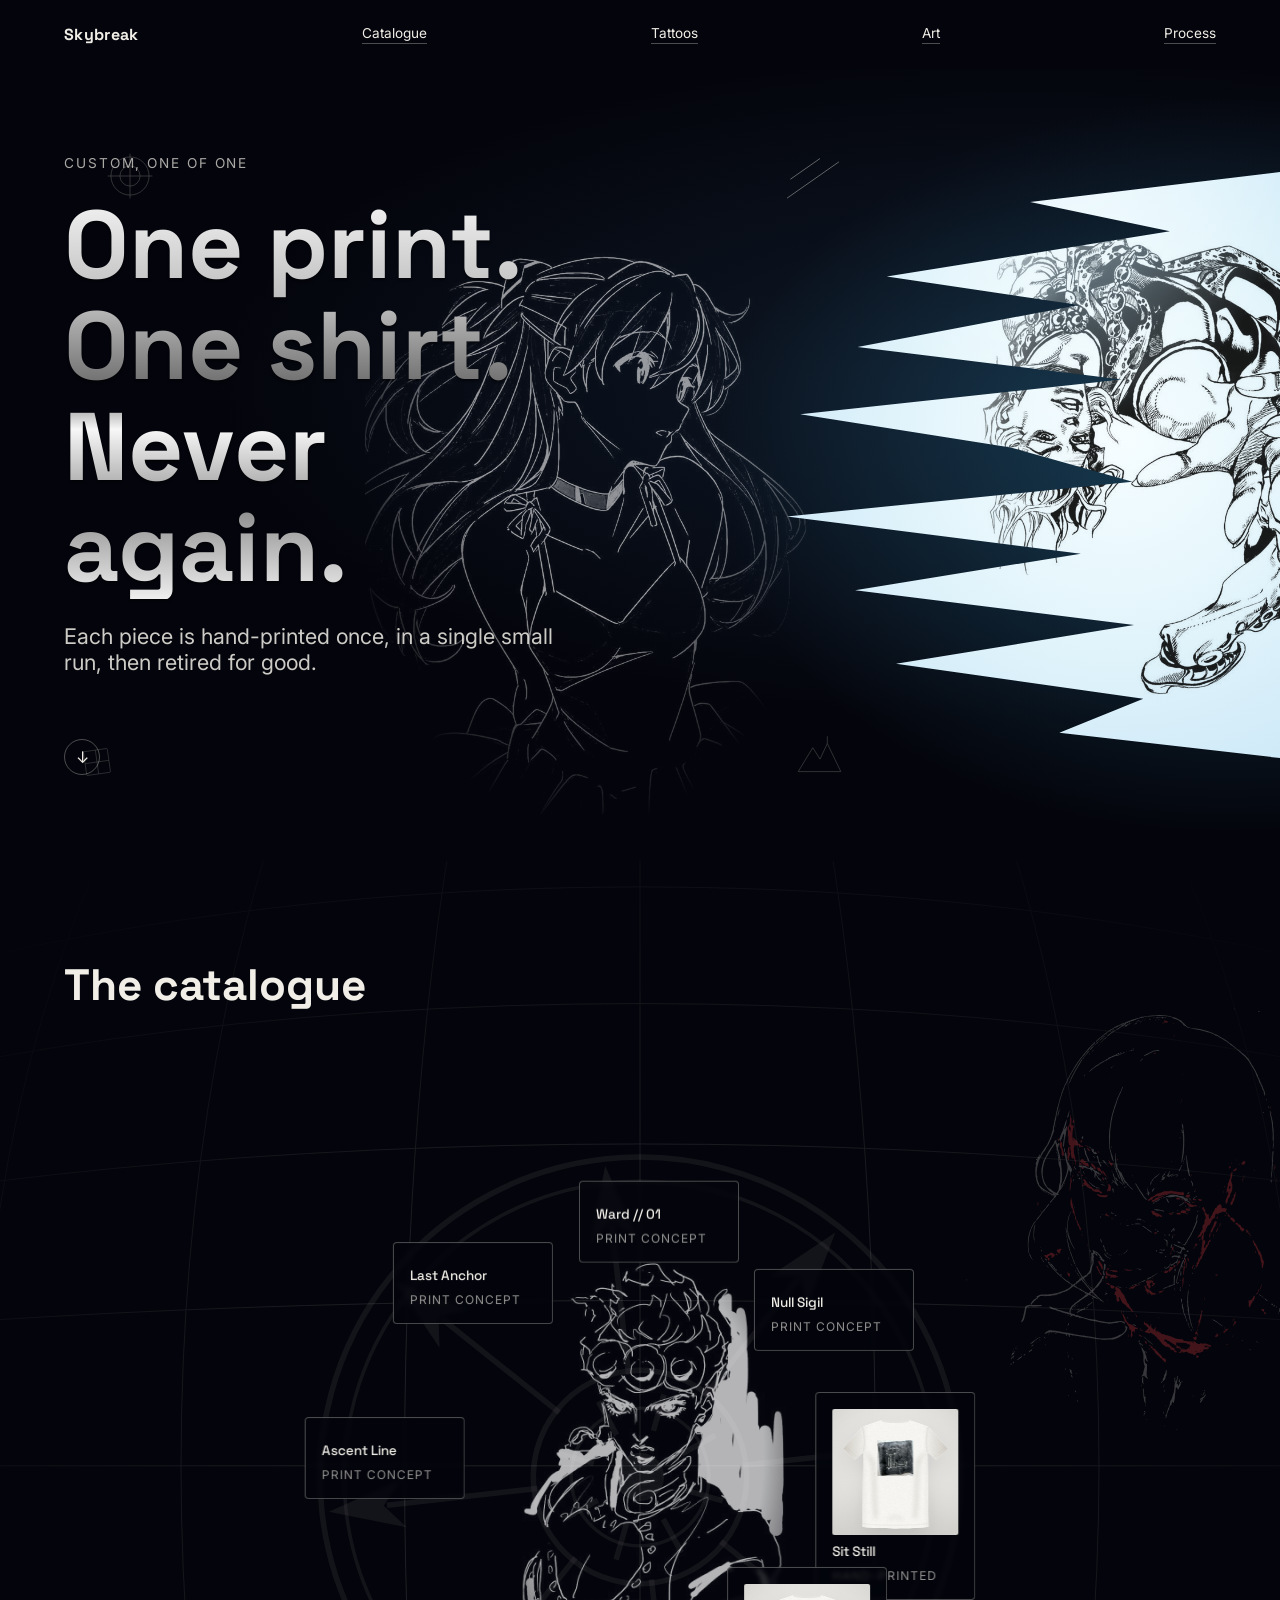
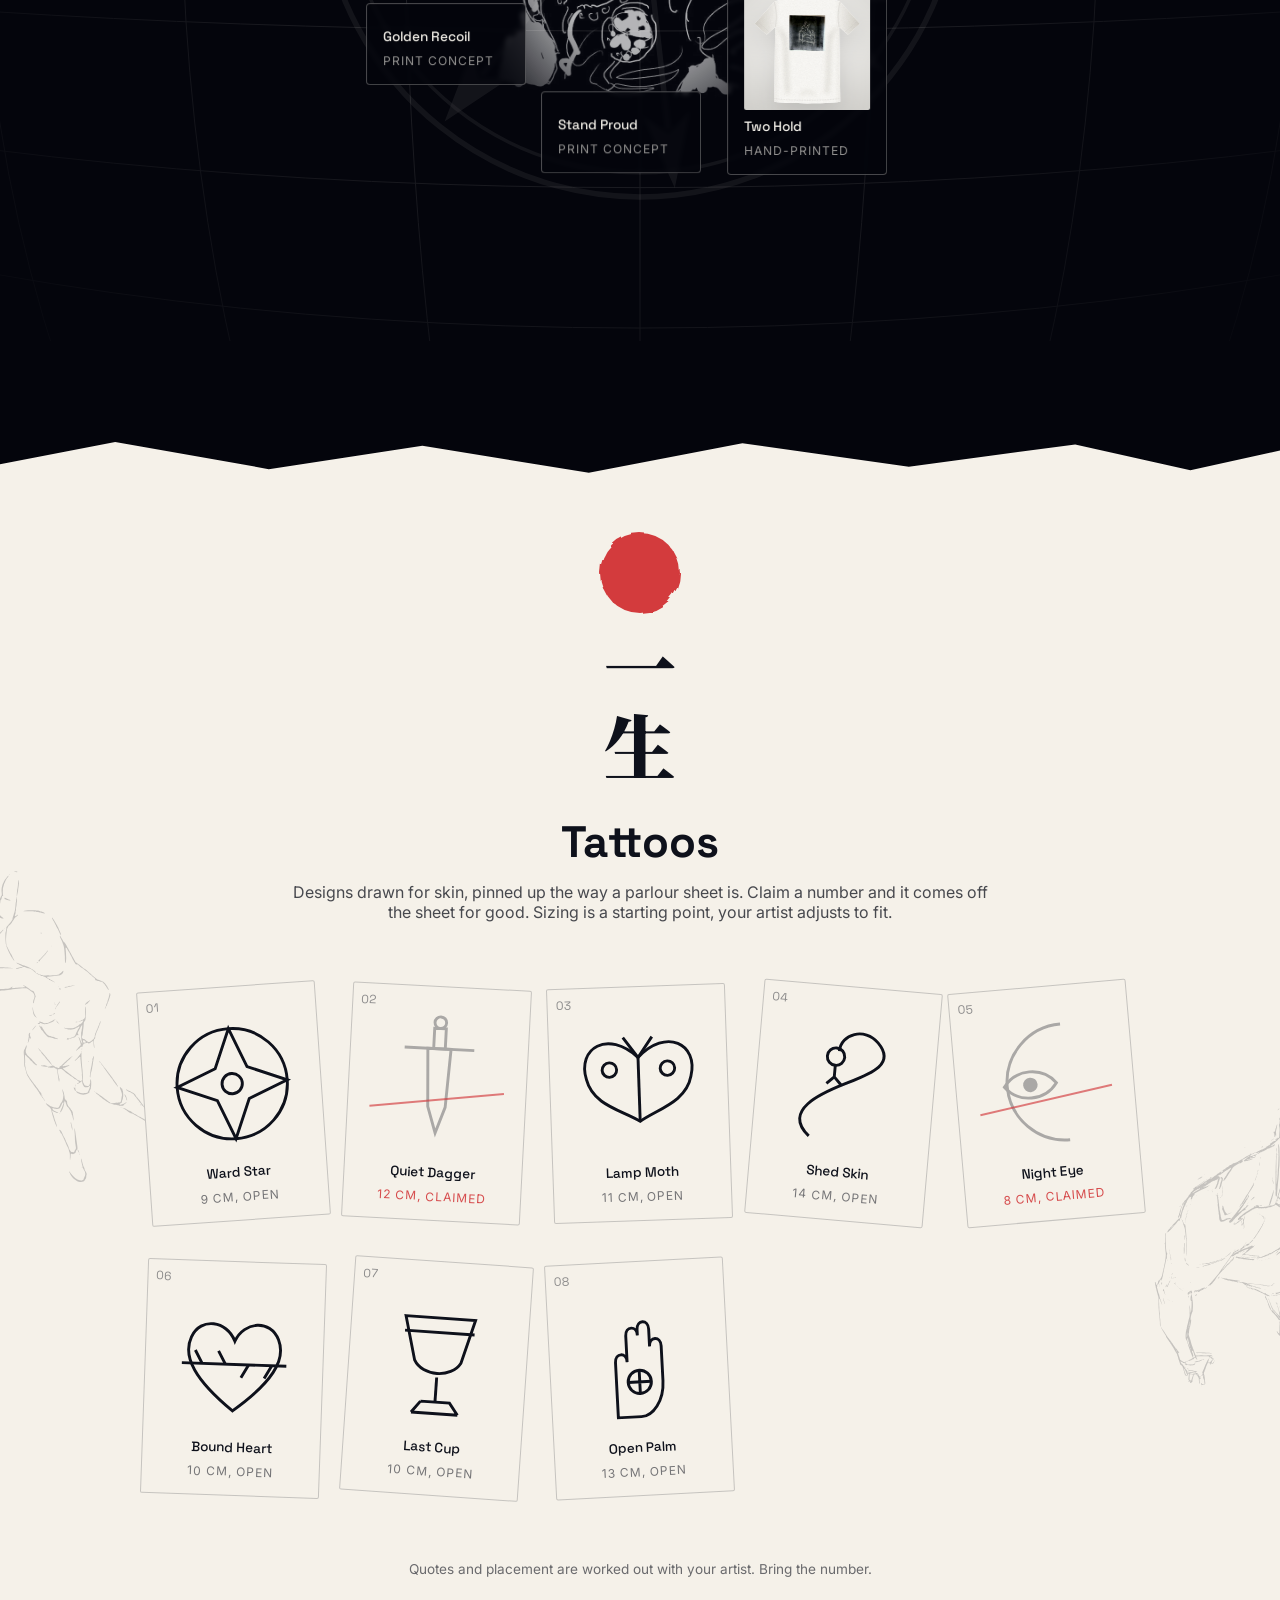
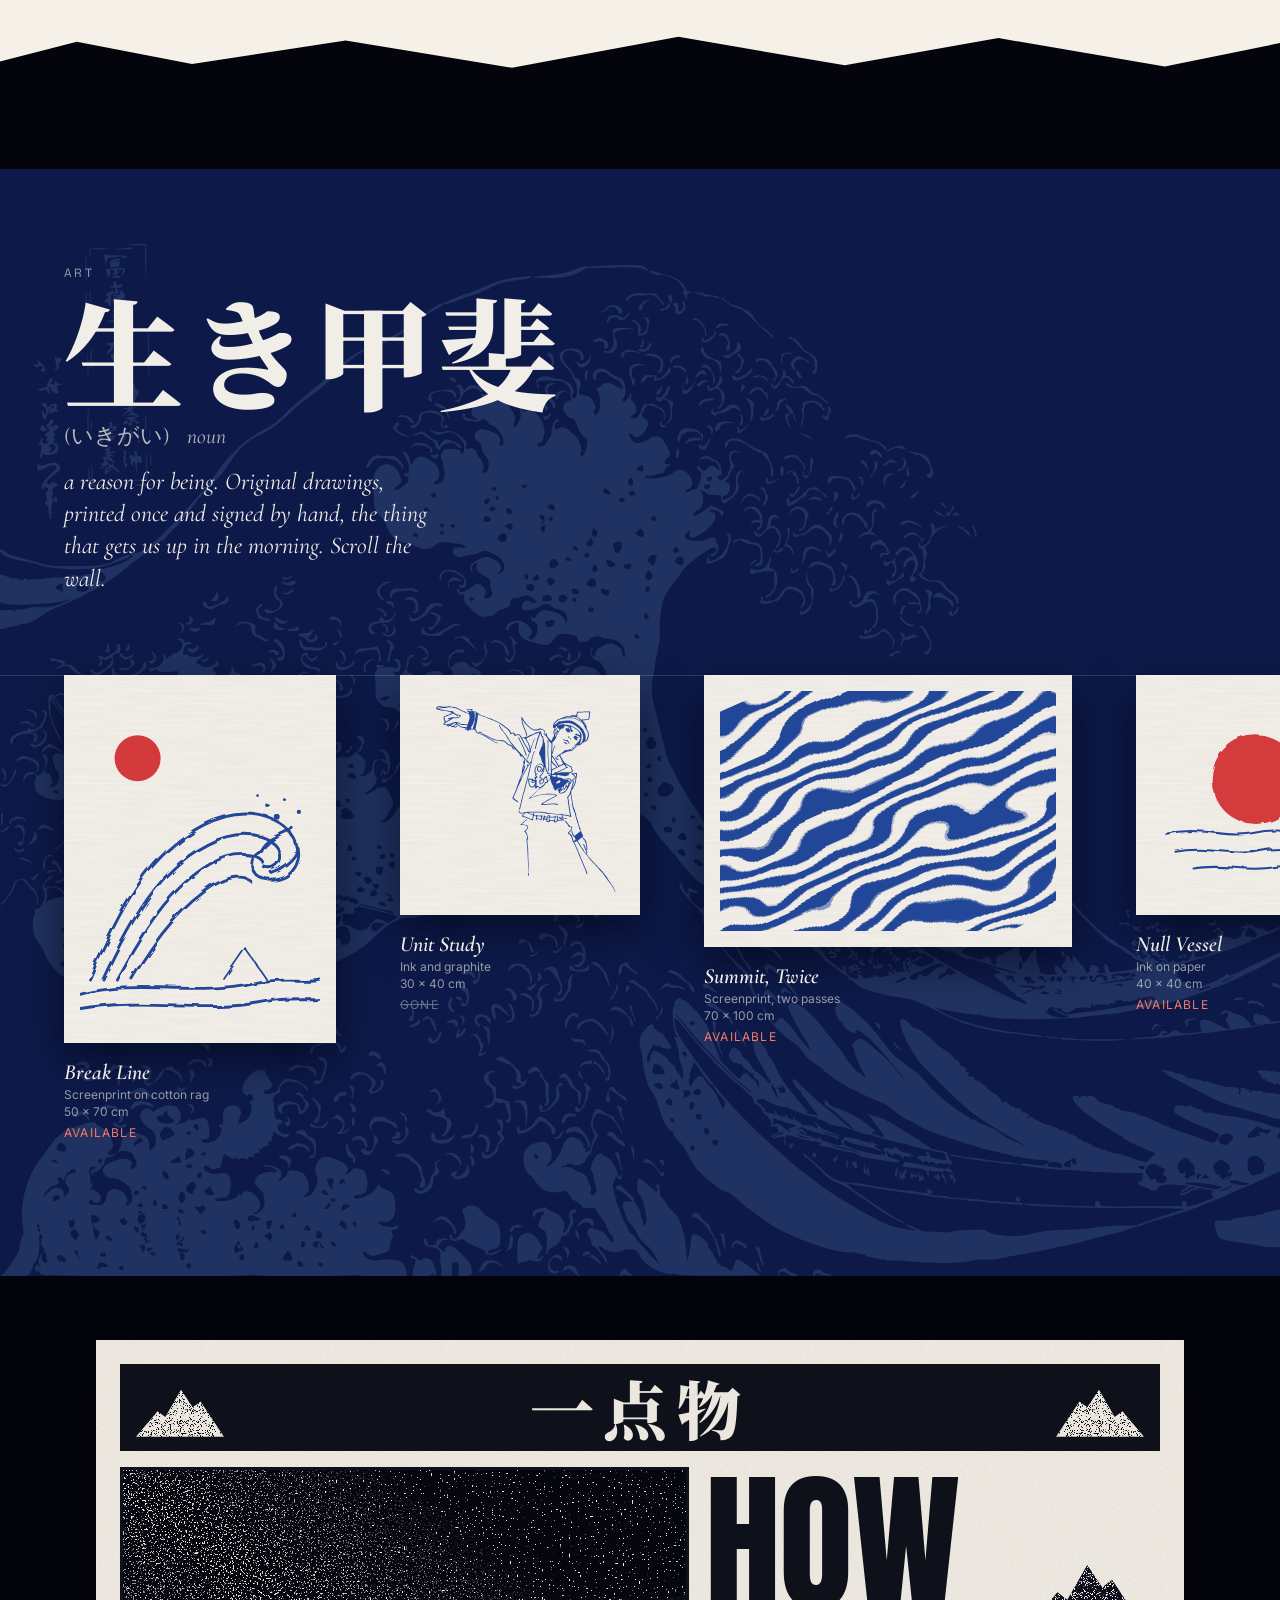
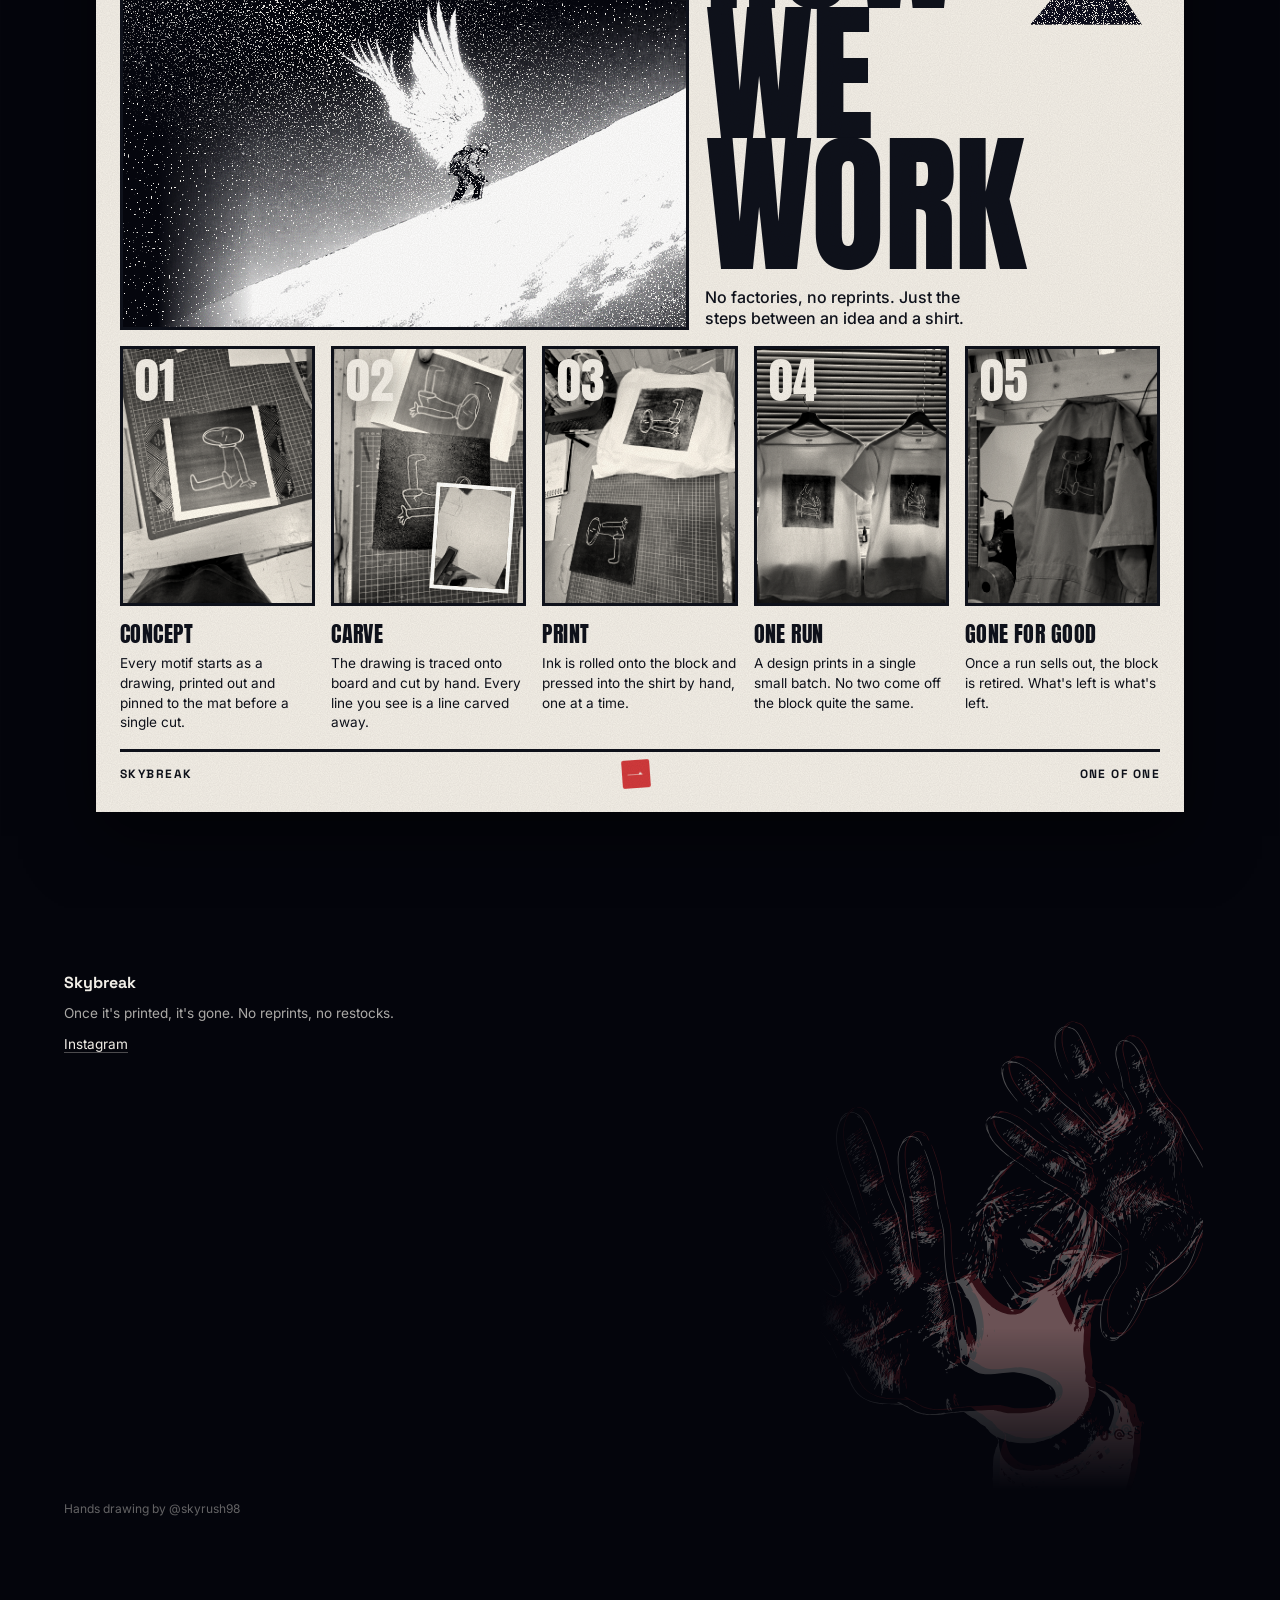
==== commit 1f01847c: "Add real shirts and process photos 2 works and updated process" ====
--- a/index.html
+++ b/index.html
@@ -19,6 +19,58 @@
       <clipPath id="hero-sun-clip" clipPathUnits="objectBoundingBox">
         <path class="sun-path" d="M1,0.13 L0.512,0.168 L0.785,0.205 L0.232,0.262 L0.608,0.298 L0.175,0.351 L0.691,0.392 L0.063,0.436 L0.474,0.478 L0.712,0.521 L0.037,0.565 L0.611,0.612 L0.170,0.658 L0.715,0.702 L0.250,0.751 L0.733,0.795 L0.569,0.838 L1,0.87 Z" />
       </clipPath>
+    </defs>
+  </svg>
+
+  <!-- the product mockup: one flat tee, drawn once and reused by every real
+       shirt, with its print laid on the back (see garment() in script.js) -->
+  <svg width="0" height="0" style="position: absolute" aria-hidden="true">
+    <defs>
+      <path id="tee-back" d="M148 30 C168 40 232 40 252 30 L322 54 L394 136 L350 176 L318 148 L322 424 C262 432 138 432 78 424 L82 148 L50 176 L6 136 L78 54 Z" />
+      <path id="tee-front" d="M148 30 C160 74 240 74 252 30 L322 54 L394 136 L350 176 L318 148 L322 424 C262 432 138 432 78 424 L82 148 L50 176 L6 136 L78 54 Z" />
+      <g id="tee-back-trim" fill="none">
+        <path d="M148 30 C168 40 232 40 252 30" stroke-width="7" class="garment__rib" />
+        <path d="M78 54 C88 90 88 120 82 148 M322 54 C312 90 312 120 318 148" />
+        <path d="M60 166 L16 128 M340 166 L384 128 M80 412 C140 420 260 420 320 412" stroke-dasharray="3 3" />
+      </g>
+      <g id="tee-front-trim" fill="none">
+        <!-- the inside of the back neck, seen through the front opening -->
+        <path d="M148 30 C168 40 232 40 252 30 C240 74 160 74 148 30 Z" class="garment__inside" />
+        <rect x="190" y="38" width="20" height="9" rx="1" class="garment__label" />
+        <path d="M148 30 C160 74 240 74 252 30" stroke-width="8" class="garment__rib" />
+        <path d="M78 54 C88 90 88 120 82 148 M322 54 C312 90 312 120 318 148" />
+        <path d="M60 166 L16 128 M340 166 L384 128 M80 412 C140 420 260 420 320 412" stroke-dasharray="3 3" />
+      </g>
+      <!-- soft drape: blurred strokes multiplied over cloth and print alike -->
+      <g id="tee-folds" fill="none" filter="url(#fold-blur)">
+        <path d="M112 170 C128 230 118 310 128 392" stroke-width="14" />
+        <path d="M288 170 C272 238 284 316 272 392" stroke-width="14" />
+        <path d="M96 150 C104 160 108 172 110 186 M304 150 C296 160 292 172 290 186" stroke-width="10" />
+        <path d="M176 400 C190 380 212 380 226 400" stroke-width="8" />
+      </g>
+      <linearGradient id="tee-shade-x" x1="0" y1="0" x2="1" y2="0">
+        <!-- only the sleeve tips and the body's sides turn away from the light -->
+        <stop offset="0" class="garment__shade-edge" />
+        <stop offset="0.24" stop-color="#fff" />
+        <stop offset="0.76" stop-color="#fff" />
+        <stop offset="1" class="garment__shade-edge" />
+      </linearGradient>
+      <filter id="fold-blur" x="-20%" y="-20%" width="140%" height="140%">
+        <feGaussianBlur stdDeviation="7" />
+      </filter>
+      <!-- pushes the photo's grey fabric to white so only the ink stays -->
+      <filter id="print-lift" color-interpolation-filters="sRGB">
+        <feComponentTransfer>
+          <feFuncR type="linear" slope="1.4" intercept="-0.12" />
+          <feFuncG type="linear" slope="1.4" intercept="-0.12" />
+          <feFuncB type="linear" slope="1.4" intercept="-0.12" />
+        </feComponentTransfer>
+      </filter>
+      <filter id="fabric-grain" x="0" y="0" width="100%" height="100%">
+        <feTurbulence type="fractalNoise" baseFrequency="0.85" numOctaves="2" seed="5" result="noise" />
+        <feColorMatrix in="noise" values="0 0 0 0 0.45  0 0 0 0 0.44  0 0 0 0 0.42  0 0 0 0.5 0" result="grain" />
+        <feComposite in="grain" in2="SourceGraphic" operator="in" />
+      </filter>
     </defs>
   </svg>
 
@@ -340,55 +392,49 @@
           </div>
         </div>
 
+        <!-- real photos from the workshop, toned to sit on the poster; they come
+             back to full colour on hover -->
         <ol class="process__list">
           <li class="process__step">
-            <div class="process__art" aria-hidden="true">
-              <svg viewBox="0 0 400 300" preserveAspectRatio="xMidYMid slice">
-                <use href="#night-panel" />
-                <rect width="400" height="300" filter="url(#stars-a)" />
-                <use href="#ridge-long" class="process__snow" filter="url(#snow-grain)" />
-              </svg>
-              <span class="process__marker">01</span>
+            <div class="process__art">
+              <img class="process__photo" src="Images/works/web/concept.jpg" alt="The drawing printed out on a cutting mat" loading="lazy" style="--focus: 50% 45%">
+              <span class="process__marker" aria-hidden="true">01</span>
             </div>
             <h3 class="process__title">Concept</h3>
-            <p class="process__desc">Every motif starts as a sketch pulled from what we can't stop thinking about.</p>
+            <p class="process__desc">Every motif starts as a drawing, printed out and pinned to the mat before a single cut.</p>
           </li>
           <li class="process__step">
-            <div class="process__art" aria-hidden="true">
-              <svg viewBox="0 0 400 300" preserveAspectRatio="xMidYMid slice">
-                <use href="#night-panel" />
-                <rect width="400" height="300" filter="url(#stars-b)" />
-                <use href="#ridge-long" class="process__snow" filter="url(#snow-grain)" transform="translate(400 -30) scale(-1 1)" />
-              </svg>
-              <span class="process__marker">02</span>
+            <div class="process__art">
+              <img class="process__photo" src="Images/works/web/carve.jpg" alt="The carved block, inked black, next to the drawing it came from" loading="lazy" style="--focus: 50% 62%">
+              <img class="process__inset" src="Images/works/web/carve-mdf.jpg" alt="The design carved into bare board, before inking" loading="lazy">
+              <span class="process__marker" aria-hidden="true">02</span>
             </div>
-            <h3 class="process__title">Hand-print</h3>
-            <p class="process__desc">Each shirt is screen printed by hand, one at a time, no shortcuts.</p>
+            <h3 class="process__title">Carve</h3>
+            <p class="process__desc">The drawing is traced onto board and cut by hand. Every line you see is a line carved away.</p>
           </li>
           <li class="process__step">
-            <div class="process__art" aria-hidden="true">
-              <svg viewBox="0 0 400 300" preserveAspectRatio="xMidYMid slice">
-                <use href="#night-panel" />
-                <rect width="400" height="300" filter="url(#stars-a)" transform="translate(400 0) scale(-1 1)" />
-                <use href="#ridge-long" class="process__snow" filter="url(#snow-grain)" transform="translate(0 -60)" />
-              </svg>
-              <span class="process__marker">03</span>
+            <div class="process__art">
+              <img class="process__photo" src="Images/works/web/print.jpg" alt="A fresh print on a white shirt, taped down, with the block beside it" loading="lazy" style="--focus: 50% 30%">
+              <span class="process__marker" aria-hidden="true">03</span>
+            </div>
+            <h3 class="process__title">Print</h3>
+            <p class="process__desc">Ink is rolled onto the block and pressed into the shirt by hand, one at a time.</p>
+          </li>
+          <li class="process__step">
+            <div class="process__art">
+              <img class="process__photo" src="Images/works/web/one-run.jpg" alt="Two shirts from the same run hanging side by side" loading="lazy" style="--focus: 50% 55%">
+              <span class="process__marker" aria-hidden="true">04</span>
             </div>
             <h3 class="process__title">One run</h3>
-            <p class="process__desc">A design prints in a single small batch and is never repeated.</p>
+            <p class="process__desc">A design prints in a single small batch. No two come off the block quite the same.</p>
           </li>
           <li class="process__step">
-            <div class="process__art" aria-hidden="true">
-              <svg viewBox="0 0 400 300" preserveAspectRatio="xMidYMid slice">
-                <use href="#night-panel" />
-                <rect width="400" height="300" filter="url(#stars-b)" transform="translate(0 300) scale(1 -1)" />
-                <!-- the summit: the ridge climbs highest in the last panel -->
-                <use href="#ridge-long" class="process__snow" filter="url(#snow-grain)" transform="translate(400 -95) scale(-1 1)" />
-              </svg>
-              <span class="process__marker">04</span>
+            <div class="process__art">
+              <img class="process__photo" src="Images/works/web/gone.jpg" alt="A printed red work shirt hanging in the studio" loading="lazy" style="--focus: 50% 42%">
+              <span class="process__marker" aria-hidden="true">05</span>
             </div>
             <h3 class="process__title">Gone for good</h3>
-            <p class="process__desc">Once a run sells out, it's retired. What's left is what's left.</p>
+            <p class="process__desc">Once a run sells out, the block is retired. What's left is what's left.</p>
           </li>
         </ol>
 
@@ -420,6 +466,7 @@
     <div class="lightbox__panel" role="dialog" aria-modal="true" aria-labelledby="lightbox-title">
       <button class="lightbox__close" type="button" data-close aria-label="Close preview">&#10005;</button>
       <div class="lightbox__art" id="lightbox-art"></div>
+      <div class="lightbox__views" id="lightbox-views" role="group" aria-label="Shirt view" hidden></div>
       <h3 class="lightbox__title" id="lightbox-title"></h3>
       <p class="lightbox__note" id="lightbox-note"></p>
     </div>
--- a/tokens.css
+++ b/tokens.css
@@ -26,6 +26,14 @@
   /* cloud panel in the hero, light blue hues only used there */
   --color-sky-1: oklch(88% 0.05 235);
   --color-sky-2: oklch(96% 0.02 220);
+
+  /* product studio: plain warm-grey sweep and off-white cotton */
+  --color-studio-1: oklch(95% 0.004 90);
+  --color-studio-2: oklch(86% 0.006 90);
+  --color-cloth: oklch(98.5% 0.004 90);
+  --color-cloth-rib: oklch(92% 0.006 90);
+  --color-cloth-shade: oklch(87% 0.008 85);
+  --color-seam: oklch(78% 0.008 85);
 
   --font-display: "Space Grotesk", system-ui, sans-serif;
   --font-body: "Inter", system-ui, sans-serif;
--- a/styles.css
+++ b/styles.css
@@ -513,6 +513,89 @@
   letter-spacing: 0.08em;
   opacity: 0.6;
   margin: 0;
+}
+
+/* ---------- product mockup: a real print on a drawn tee, shot on a
+   plain studio sweep ---------- */
+
+.garment {
+  position: relative;
+  aspect-ratio: 1 / 1;
+  display: grid;
+  place-items: center;
+  overflow: hidden;
+  border-radius: var(--radius-sm);
+  background: radial-gradient(ellipse 75% 70% at 50% 42%, var(--color-studio-1) 40%, var(--color-studio-2));
+}
+
+.garment__tee {
+  width: 86%;
+  height: auto;
+  overflow: visible;
+  filter: drop-shadow(0 0.6rem 0.8rem oklch(0% 0 0 / 0.16));
+}
+
+.garment__cloth {
+  fill: var(--color-cloth);
+}
+
+/* multiply drops what's left of the photo's fabric into the cloth */
+.garment__print {
+  mix-blend-mode: multiply;
+}
+
+.garment__grain {
+  fill: var(--color-cloth);
+  mix-blend-mode: multiply;
+  opacity: 0.28;
+}
+
+.garment__shade {
+  fill: url(#tee-shade-x);
+  mix-blend-mode: multiply;
+}
+
+.garment__shade-edge {
+  stop-color: var(--color-cloth-shade);
+}
+
+.garment__folds {
+  stroke: var(--color-cloth-shade);
+  opacity: 0.55;
+  mix-blend-mode: multiply;
+}
+
+.garment__trim {
+  stroke: var(--color-seam);
+  stroke-width: 1.2;
+}
+
+.garment__rib {
+  stroke: var(--color-cloth-rib);
+}
+
+.garment__inside {
+  fill: var(--color-cloth-rib);
+  stroke: none;
+}
+
+/* the neck tag, the one spot of the accent thread */
+.garment__label {
+  fill: var(--color-accent);
+  stroke: none;
+}
+
+.garment__photo,
+.garment__cutout {
+  width: 100%;
+  height: 100%;
+  object-fit: cover;
+}
+
+.garment__cutout {
+  object-fit: contain;
+  padding: 7%;
+  filter: drop-shadow(0 0.6rem 0.8rem oklch(0% 0 0 / 0.16));
 }
 
 /* the orbit, on screens wide enough to hold a ring of eight pieces.
@@ -1193,7 +1276,7 @@
   margin: 0;
   padding: 0;
   display: grid;
-  grid-template-columns: repeat(4, minmax(0, 1fr));
+  grid-template-columns: repeat(5, minmax(0, 1fr));
   gap: clamp(var(--space-xs), 2vw, var(--space-sm));
 }
 
@@ -1202,22 +1285,52 @@
   flex-direction: column;
 }
 
+/* the phone photos are 3:4 already, so the panels match and nothing is lost */
 .process__art {
   position: relative;
-  aspect-ratio: 4 / 3;
+  aspect-ratio: 3 / 4;
   overflow: hidden;
   border: var(--poster-rule);
   background: var(--color-paper-dark);
 }
 
-.process__art svg {
+/* printed-poster tone: ink-dark greyscale with the paper's warmth laid over,
+   back to the real colours on hover */
+.process__photo {
   display: block;
   width: 100%;
   height: 100%;
-}
-
-.process__snow {
-  fill: var(--color-paper-light);
+  object-fit: cover;
+  object-position: var(--focus, 50% 50%);
+  filter: grayscale(1) contrast(1.2) brightness(0.95) sepia(0.18);
+  transition: filter var(--dur-base) var(--ease-out), transform 600ms var(--ease-out);
+}
+
+.process__step:hover .process__photo {
+  filter: none;
+  transform: scale(1.03);
+}
+
+/* a second frame pinned over the corner, like a snapshot on the sheet */
+.process__inset {
+  position: absolute;
+  right: 6%;
+  bottom: 5%;
+  width: 42%;
+  aspect-ratio: 3 / 4;
+  object-fit: cover;
+  /* the carved figure, not the clamp below it */
+  object-position: 60% 38%;
+  border: 4px solid var(--color-paper-light);
+  box-shadow: 0 0.4rem 1rem oklch(0% 0 0 / 0.35);
+  transform: rotate(4deg);
+  filter: grayscale(1) contrast(1.15) sepia(0.18);
+  transition: filter var(--dur-base) var(--ease-out), transform var(--dur-base) var(--ease-out);
+}
+
+.process__step:hover .process__inset {
+  filter: none;
+  transform: rotate(1deg) scale(1.04);
 }
 
 .process__marker {
@@ -1228,6 +1341,8 @@
   font-size: clamp(2.25rem, 4vw, 3rem);
   line-height: 1;
   color: var(--color-paper-light);
+  /* the photos can be bright where the number sits */
+  text-shadow: 0 0.1em 0.5em oklch(0% 0 0 / 0.55);
 }
 
 .process__title {
@@ -1293,11 +1408,25 @@
   .process__list {
     grid-template-columns: repeat(2, minmax(0, 1fr));
   }
+
+  /* five steps in two columns: the last one closes the sheet full width */
+  .process__step:last-child {
+    grid-column: 1 / -1;
+  }
+
+  .process__step:last-child .process__art {
+    aspect-ratio: 16 / 9;
+  }
 }
 
 @media (max-width: 480px) {
   .process__list {
     grid-template-columns: minmax(0, 1fr);
+  }
+
+  .process__art,
+  .process__step:last-child .process__art {
+    aspect-ratio: 4 / 5;
   }
 
   .process__feature {
@@ -1480,6 +1609,82 @@
   text-align: center;
 }
 
+/* a real shirt opens as a plain product page: studio grey, big garment,
+   small spaced caps */
+.lightbox--product .lightbox__panel {
+  max-width: min(36rem, 100%);
+  max-height: calc(100vh - 2 * var(--space-md));
+  overflow-y: auto;
+  padding: var(--space-md);
+  background: var(--color-studio-1);
+  color: var(--color-ink-on-light);
+  border-color: transparent;
+  border-radius: 0;
+}
+
+.lightbox--product .lightbox__close {
+  z-index: 1;
+  border-color: var(--color-line-on-light);
+  /* stays readable over the hanger photo */
+  background: var(--color-studio-1);
+}
+
+.lightbox--product .lightbox__art {
+  width: 100%;
+  max-width: none;
+}
+
+.lightbox--product .lightbox__title {
+  font-weight: 500;
+  font-size: var(--text-sm);
+  letter-spacing: 0.16em;
+  text-transform: uppercase;
+}
+
+.lightbox--product .lightbox__note {
+  font-size: var(--text-xs);
+}
+
+.lightbox__views {
+  display: flex;
+  justify-content: center;
+  gap: var(--space-md);
+}
+
+.lightbox__views[hidden] {
+  display: none;
+}
+
+.lightbox__view {
+  appearance: none;
+  padding: var(--space-3xs) 0;
+  border: 0;
+  border-bottom: 1px solid transparent;
+  background: none;
+  color: inherit;
+  font-family: var(--font-display);
+  font-weight: 500;
+  font-size: var(--text-xs);
+  letter-spacing: 0.16em;
+  text-transform: uppercase;
+  opacity: 0.5;
+  cursor: pointer;
+}
+
+.lightbox__view:hover,
+.lightbox__view[aria-pressed="true"] {
+  opacity: 1;
+}
+
+.lightbox__view[aria-pressed="true"] {
+  border-bottom-color: currentColor;
+}
+
+.lightbox__view:focus-visible {
+  outline: 2px solid var(--color-accent);
+  outline-offset: 3px;
+}
+
 /* ---------- motion & accessibility ---------- */
 
 @media (prefers-reduced-motion: reduce) {
@@ -1509,6 +1714,14 @@
     transform: var(--orbit, none);
   }
 
+  .process__step:hover .process__photo {
+    transform: none;
+  }
+
+  .process__step:hover .process__inset {
+    transform: rotate(4deg);
+  }
+
   .herd__horse {
     animation: none;
     left: var(--rest);
